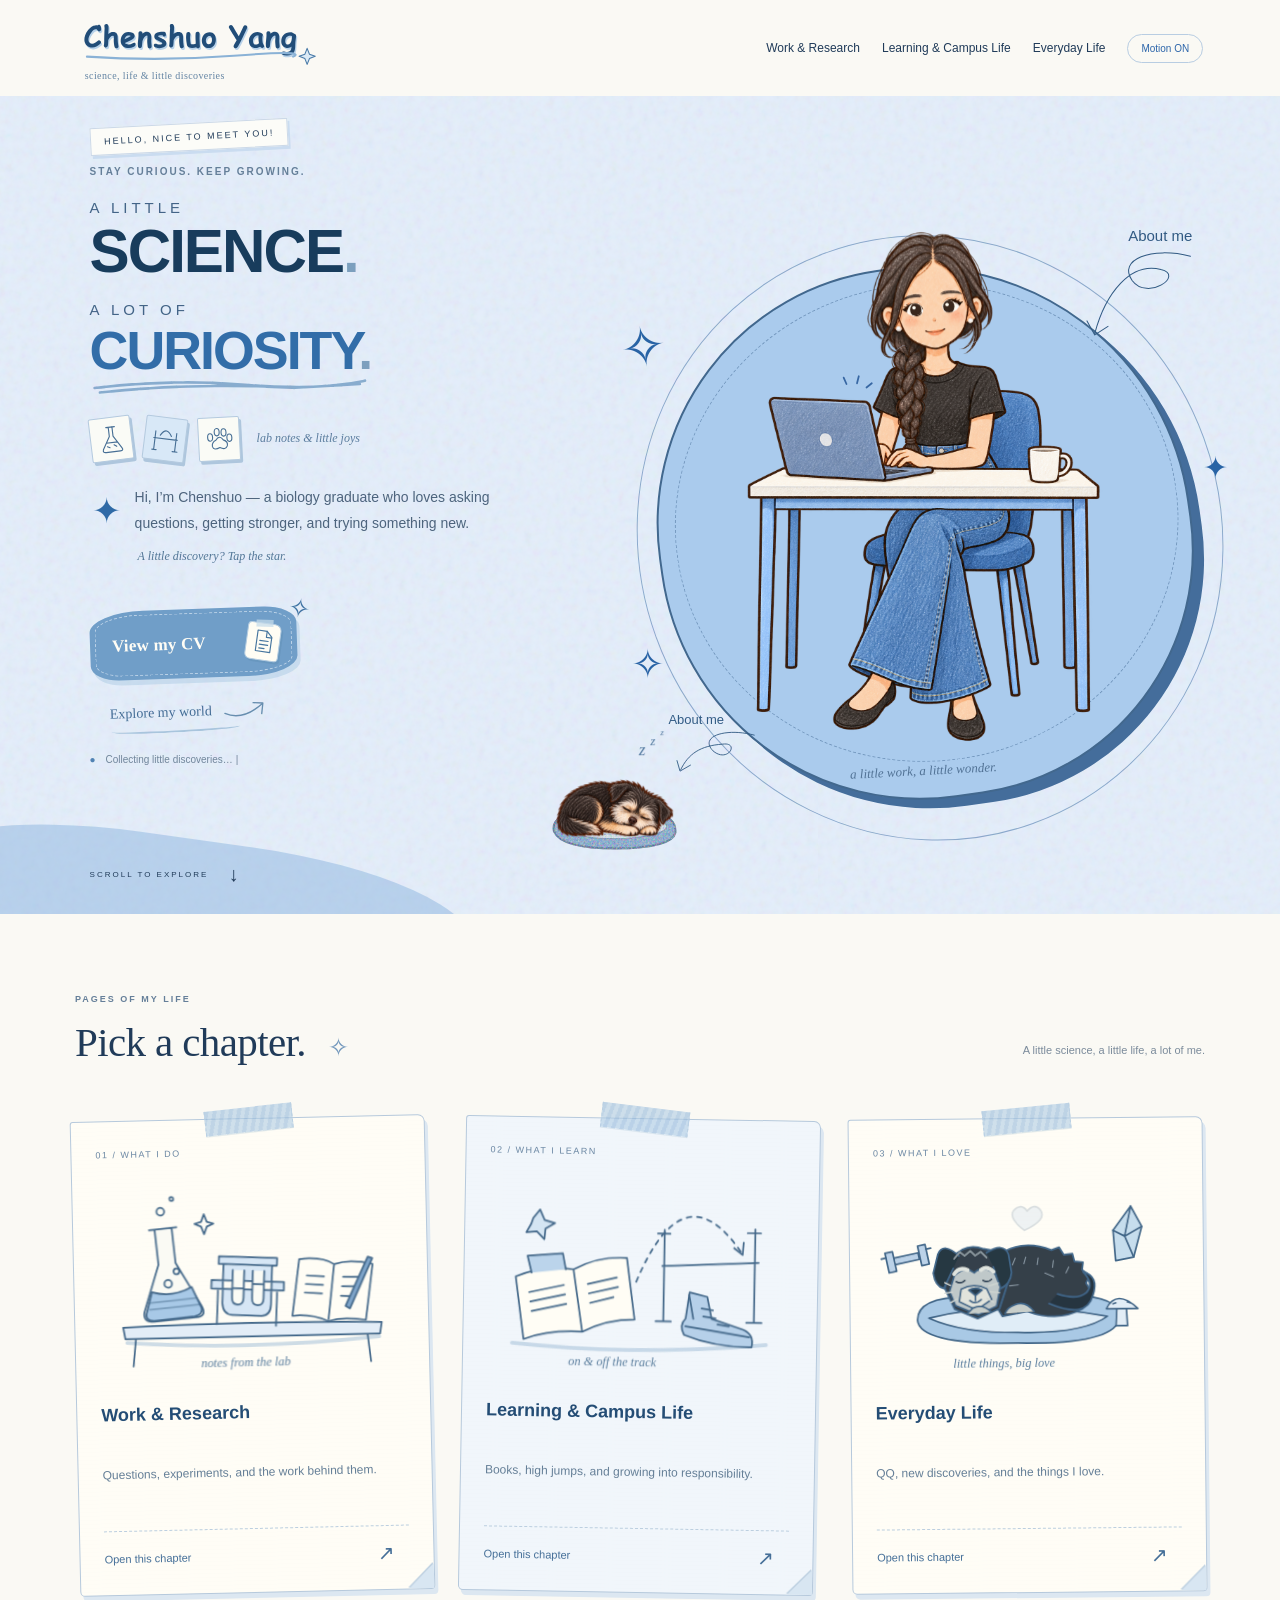
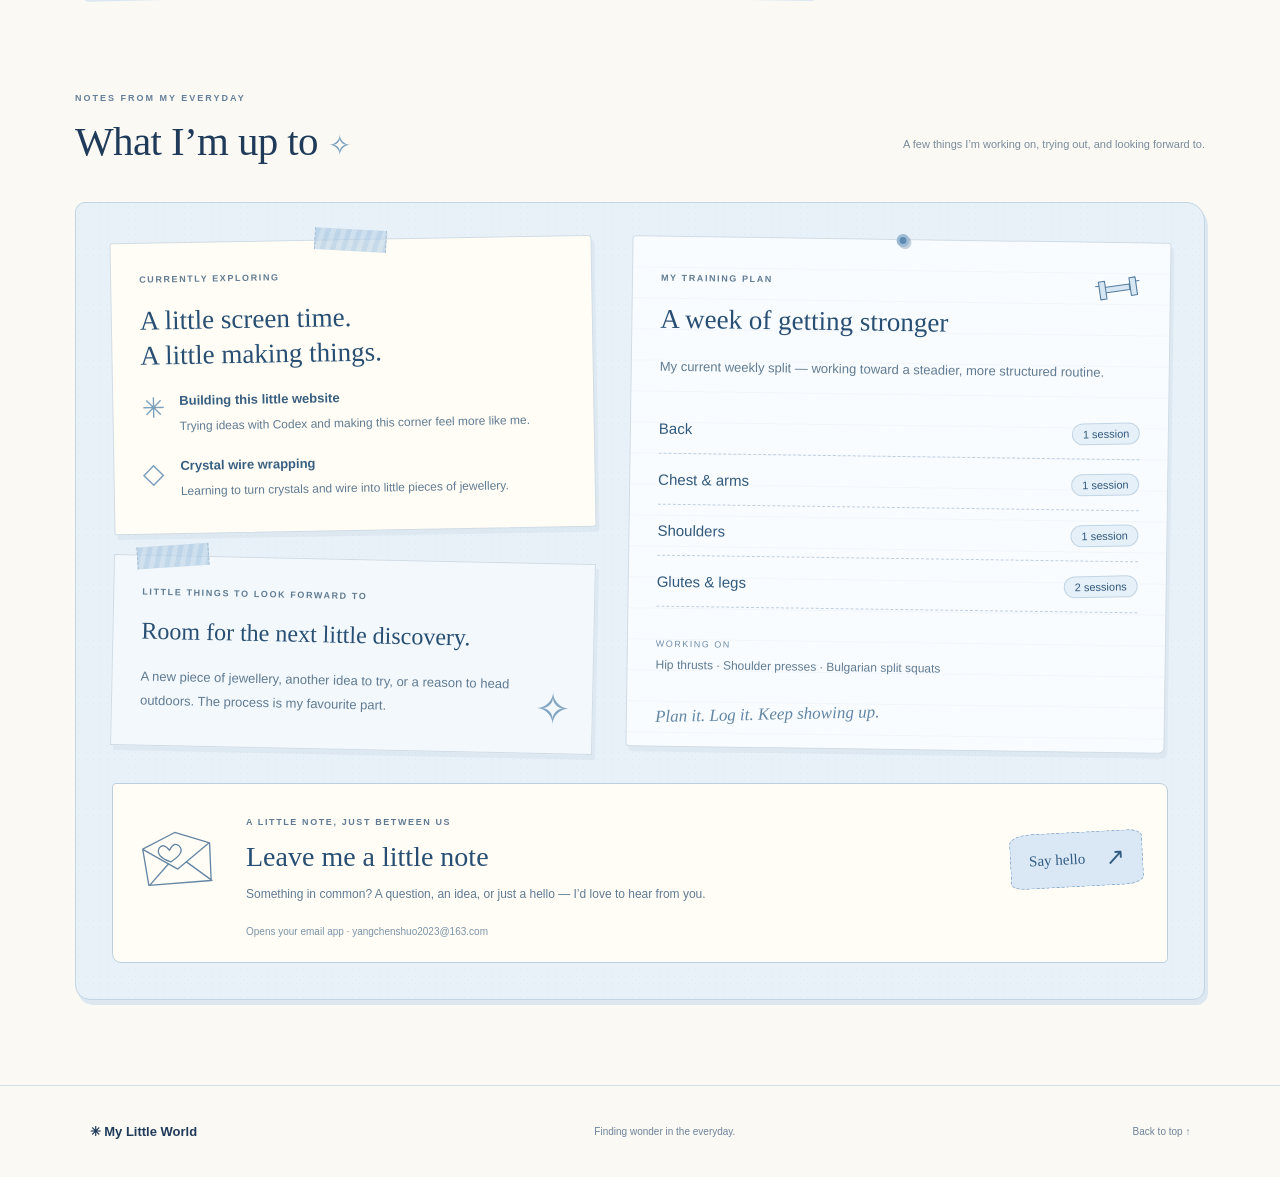
==== index.html @ 4d195bcf "Add current-life noticeboard and email invitation" ====
<!doctype html><html lang="en"><head><meta charset="utf-8"><meta name="viewport" content="width=device-width,initial-scale=1"><meta name="theme-color" content="#dceafa"><title>My Little Blue World</title><meta name="description" content="A personal corner for work and research, learning and campus life, and the everyday things I love."><link rel="stylesheet" href="style.css?v=38"><link rel="stylesheet" href="home-board.css?v=39"></head><body>
<header><a class="brand personal-brand" href="#home" aria-label="Chenshuo Yang — Home"><img class="name-wordmark" src="assets/chenshuo-yang-wordmark.svg" alt="" aria-hidden="true" width="284" height="69"><span class="brand-tagline">science, life &amp; little discoveries</span></a><nav aria-label="Main navigation"><a href="work-research.html">Work &amp; Research</a><a href="learning-campus-life.html">Learning &amp; Campus Life</a><a href="everyday-life.html">Everyday Life</a></nav><button id="motion" aria-pressed="true">Motion ON</button></header>
<main><section class="hero" id="home"><span class="paper-label">HELLO, NICE TO MEET YOU!</span><div class="copy"><p class="eyebrow">STAY CURIOUS. KEEP GROWING.</p><h1 class="curiosity-title" aria-label="A little science. A lot of curiosity."><span class="headline-small">A LITTLE</span><span class="science-word">SCIENCE<span class="title-dot">.</span></span><span class="headline-small second-kicker">A LOT OF</span><span class="curiosity-word">CURIOSITY<span class="title-dot">.</span><svg class="crayon-underline" viewBox="0 0 430 24" aria-hidden="true"><path d="M7 13 Q125 1 237 12 T420 9 M15 20 Q160 7 312 18 L412 14"/></svg></span></h1><div class="curiosity-stickers" aria-hidden="true"><span class="mini-sticker lab-sticker"><svg viewBox="0 0 50 50"><path d="M18 5h14m-10 0v15L10 40q-2 5 4 5h23q6 0 3-5L28 20V5M16 30h18"/><path d="M17 36l4 2m7-4 4 3"/></svg></span><span class="mini-sticker track-sticker"><svg viewBox="0 0 50 50"><path d="M8 43V13m34 30V13M6 24h38M5 43h7m26 0h8M16 19q9-16 18 0"/></svg></span><span class="mini-sticker paw-sticker"><svg viewBox="0 0 50 50"><path d="M13 36q-1-7 6-10 6-9 12 0 8 3 6 10-3 7-12 2-10 5-12-2Z"/><ellipse cx="10" cy="21" rx="4" ry="6"/><ellipse cx="21" cy="13" rx="4" ry="6"/><ellipse cx="32" cy="14" rx="4" ry="6"/><ellipse cx="41" cy="23" rx="4" ry="6"/></svg></span><span class="sticker-note">lab notes &amp; little joys</span></div><div class="intro curiosity-intro"><button class="discovery-star" id="discovery-star" type="button" aria-label="Discover a little fact about me" aria-controls="discovery-note">✦</button><p>Hi, I’m Chenshuo — a biology graduate who loves asking questions, getting stronger, and trying something new.</p></div><p class="discovery-note" id="discovery-note" aria-live="polite">A little discovery? Tap the star.</p><div class="hero-actions"><a class="home-cv-link cv-main-action" href="work-research.html#cv"><span>View my CV</span><span class="cv-paper-icon" aria-hidden="true"><svg viewBox="0 0 30 34" fill="none"><path d="M6 3h12l7 7v20H6Z"/><path d="M18 3v8h7M10 16h11M10 21h11M10 26h7"/></svg></span></a><a class="primary explore-secondary" href="#explore">Explore my world <span aria-hidden="true"><svg viewBox="0 0 64 35" fill="none"><path d="M4 21 Q27 32 54 10 M42 8 L55 9 L53 23"/></svg></span></a></div><p class="status"><span>●</span> <span id="typewriter" aria-hidden="true">Collecting little discoveries…</span></p></div>
<div class="art"><div class="moon"></div><div class="orbit"></div><span class="spark s1">✧</span><span class="spark s2">✦</span><span class="spark s3">✧</span><a class="about-cue" href="about-me.html">About me<svg viewBox="0 0 180 135" fill="none" aria-hidden="true"><path d="M160 12 C110 -1 66 16 85 43 C105 70 153 36 122 29 C83 19 51 59 37 111 M27 95 L37 113 L54 102"/></svg></a>
<svg id="portrait" viewBox="0 0 1024 1536" role="img" aria-label="An illustrated woman with a side braid, black top and wide-leg jeans, typing at her laptop with a small dog sleeping on a cushion nearby"><a class="portrait-link" href="about-me.html" aria-label="Meet Chenshuo — About me"><defs><clipPath id="headMotionClip"><path d="M355 302 Q351 213 392 130 Q435 37 533 36 Q640 34 684 155 Q720 225 705 297 L680 346 L615 375 L610 450 L505 450 L505 390 L455 365 L408 397 L371 373Z"/></clipPath><linearGradient id="neckFade" x1="0" y1="0" x2="0" y2="1"><stop offset="0" stop-color="white"/><stop offset="0.87" stop-color="white"/><stop offset="1" stop-color="black"/></linearGradient><mask id="neckBlend" maskUnits="userSpaceOnUse" x="0" y="0" width="1024" height="460"><rect width="1024" height="450" fill="url(#neckFade)"/></mask><clipPath id="headClip"><path id="headShape" d="M355 302 Q351 213 392 130 Q435 37 533 36 Q640 34 684 155 Q720 225 705 297 L680 346 L615 375 L568 387 L511 384 L455 365 L408 397 L371 373Z"/></clipPath><mask id="bodyMask"><rect width="1024" height="1536" fill="white"/><use href="#headShape" fill="black"/></mask><clipPath id="eyeL"><ellipse cx="488" cy="263" rx="20" ry="17"/></clipPath><clipPath id="eyeR"><ellipse cx="585" cy="254" rx="20" ry="17"/></clipPath><clipPath id="handClip"><path d="M397 688 Q414 656 444 657 Q488 651 517 675 L520 705 L402 718Z"/></clipPath></defs><image href="assets/typing-girl.png" width="1024" height="1536" mask="url(#bodyMask)"/><g id="head"><image href="assets/typing-girl.png" width="1024" height="1536" clip-path="url(#headMotionClip)" mask="url(#neckBlend)"/><g><ellipse cx="488" cy="263" rx="20" ry="17" fill="#fff9ed"/><g clip-path="url(#eyeL)"><g class="pupil"><ellipse cx="490" cy="264" rx="16" ry="19" fill="#39271d"/><circle cx="485" cy="258" r="5" fill="#fffdf4"/></g></g></g><g><ellipse cx="585" cy="254" rx="20" ry="17" fill="#fff9ed"/><g clip-path="url(#eyeR)"><g class="pupil"><ellipse cx="584" cy="255" rx="16" ry="19" fill="#39271d"/><circle cx="579" cy="249" r="5" fill="#fffdf4"/></g></g></g></g><g class="typing-hand"><image href="assets/typing-girl.png" width="1024" height="1536" clip-path="url(#handClip)"/></g><g class="keymarks" fill="none" stroke="#3767a3" stroke-width="5" stroke-linecap="round"><path d="M293 475 l-8 -18 M323 473 l5 -20 M350 485 l15 -12"/></g></a></svg><span class="art-caption">a little work, a little wonder.</span></div><div class="dog-world" aria-label="QQ sleeping on her cushion">
<div class="dog-bed" id="dog-bed"><svg viewBox="0 0 200 65" aria-hidden="true"><defs><filter id="crayon"><feTurbulence type="fractalNoise" baseFrequency=".35" numOctaves="3" result="noise"/><feComposite in="noise" in2="SourceGraphic" operator="in" result="grain"/><feBlend in="SourceGraphic" in2="grain" mode="soft-light"/></filter></defs><g filter="url(#crayon)"><path d="M9 34 Q4 9 45 9 Q98 -2 159 8 Q195 10 193 36 Q188 59 103 60 Q20 60 9 34Z" fill="#7da8d2" stroke="#4b739b" stroke-width="3"/><ellipse cx="100" cy="26" rx="80" ry="19" fill="#dae8f5" stroke="#7396ba" stroke-width="2"/><ellipse cx="100" cy="27" rx="65" ry="12" fill="#c5d9ed" stroke="#8caecc" stroke-dasharray="3 5"/></g></svg></div>
<a id="dog-actor" class="dog-actor" href="about-qq.html" aria-label="Meet QQ — About QQ"><div class="dog-sprite" id="dog-sprite"></div><span class="sleep-marks">z<span>z</span><small>z</small></span></a><a class="qq-home-cue" id="qq-home-cue" href="about-qq.html">About me<svg viewBox="0 0 120 65" aria-hidden="true"><path d="M5 8 C42 -2 79 9 60 29 C40 46 24 17 47 20 C77 22 93 33 103 54 M90 48 L104 56 L108 42"/></svg></a>
</div><a class="scroll" href="#explore">SCROLL TO EXPLORE <span>↓</span></a></section>
<section class="section" id="explore"><div class="section-heading"><div><p class="eyebrow">PAGES OF MY LIFE</p><h2>Pick a chapter. <span aria-hidden="true">✧</span></h2></div><p>A little science, a little life, a lot of me.</p></div><div class="cards postcard-cards">
<a class="card paper-card postcard-1" href="work-research.html"><small>01 / WHAT I DO</small><svg class="postcard-art" viewBox="0 0 320 215" aria-hidden="true"><defs><filter id="paper-rough-1" x="-5%" y="-5%" width="110%" height="110%"><feTurbulence type="fractalNoise" baseFrequency=".045" numOctaves="2" seed="1" result="wobble"/><feDisplacementMap in="SourceGraphic" in2="wobble" scale=".8" xChannelSelector="R" yChannelSelector="G"/></filter><pattern id="pencil-hatch-1" width="5" height="5" patternUnits="userSpaceOnUse" patternTransform="rotate(24)"><path d="M0 0V5" stroke="#638bb3" stroke-width="1" opacity=".17"/></pattern></defs><g class="pencil-lines" filter="url(#paper-rough-1)"><path class="scene-shadow" d="M29 173q125 11 264-1"/><path d="M25 157q126-4 271 0l-2 12H27ZM38 170l-3 28m246-28 3 28" fill="#e3edf7"/><g transform="rotate(-5 74 110)"><path d="M59 54h29m-23 0v37l-20 48q-3 10 9 11h47q9-1 4-12L83 91V54" fill="#fafaf4"/><path d="M55 119q20 8 42-1l8 23q1 7-8 8H54q-9-1-7-8Z" fill="#a8c9e7"/><path d="M52 130l48 0m-49 7 52 0" opacity=".45"/><circle class="lab-bubble b1" cx="73" cy="112" r="4"/><circle class="lab-bubble b2" cx="83" cy="100" r="3"/><circle class="lab-bubble b3" cx="73" cy="36" r="4"/><circle class="lab-bubble b4" cx="86" cy="24" r="2"/></g><g transform="rotate(3 157 104)"><path d="M126 86h61v8h-61Zm5 9v40q1 12 11 12h30q10 0 10-12V95M119 111h76v9h-76ZM126 122v35m62-35v35" fill="#d6e6f5"/><path d="M141 100v29q0 7 6 7t6-7v-29m9 0v29q0 7 6 7t6-7v-29" fill="#fafbf5"/><path d="M142 119h10m11-5h10"/></g><g transform="rotate(8 242 127)"><path d="M206 94q23-6 37 1 17-8 40-5v59q-23-1-39 6-20-6-38-1Z" fill="#fffdf5"/><path d="m243 96 1 57m-28-43 18-1m-18 10 18-1m-18 10 18-1m20-20 18-2m-18 12 18-2m-18 12 13-1"/><path d="m277 83-17 54 5 2 17-55Z" fill="#7fa5ca"/></g><path class="tiny-spark" d="m112 40 3 8 7 2-7 3-3 8-3-8-7-3 7-2Z"/><text x="106" y="200">notes from the lab</text></g></svg><h3>Work &amp; Research <b>↗</b></h3><p>Questions, experiments, and the work behind them.</p><span class="chapter-open">Open this chapter <b>↗</b></span></a>
<a class="card paper-card postcard-2" href="learning-campus-life.html"><small>02 / WHAT I LEARN</small><svg class="postcard-art" viewBox="0 0 320 215" aria-hidden="true"><defs><filter id="paper-rough-2" x="-5%" y="-5%" width="110%" height="110%"><feTurbulence type="fractalNoise" baseFrequency=".045" numOctaves="2" seed="2" result="wobble"/><feDisplacementMap in="SourceGraphic" in2="wobble" scale=".8" xChannelSelector="R" yChannelSelector="G"/></filter><pattern id="pencil-hatch-2" width="5" height="5" patternUnits="userSpaceOnUse" patternTransform="rotate(24)"><path d="M0 0V5" stroke="#638bb3" stroke-width="1" opacity=".17"/></pattern></defs><g class="pencil-lines" filter="url(#paper-rough-2)"><path class="scene-shadow" d="M26 178q130 12 266-2"/><g transform="rotate(-8 92 128)"><path d="M32 100q31-9 61 0 28-11 57-5v65q-28-4-56 6-33-7-62 0Z" fill="#fffdf5"/><path d="m93 101 1 64m-50-47 37-3m-37 13 37-3m-37 13 37-3m25-18 31-3m-31 13 31-3m-31 13 25-3"/><path d="m49 98-2-18 37 2 1 17" fill="#bbd4eb"/></g><path d="M184 152V57m-8 96h16m87-1V55m-8 98h16m-105-58 101-5"/><path d="M177 61h13m81-2h14"/><path class="jump-trail" d="M155 112Q203-8 265 80" stroke-dasharray="5 6"/><path d="m257 75 9 7 1-13"/><g transform="rotate(8 231 154)"><path d="m207 125 19 2 8 22 34 6q13 3 12 17-39 6-72-2-7-9-1-17Z" fill="#b6d0e9"/><path d="m208 161 68 1m-54-22 12 0m-9 8 13 0m3 6 12 0"/><path d="m207 128 8 24"/></g><path d="m46 47 7-9 5 11 11 3-10 6-1 11-8-8-11 1 5-9Z" fill="#d4e5f3"/><text x="85" y="201">on &amp; off the track</text></g></svg><h3>Learning &amp; Campus Life <b>↗</b></h3><p>Books, high jumps, and growing into responsibility.</p><span class="chapter-open">Open this chapter <b>↗</b></span></a>
<a class="card paper-card postcard-3" href="everyday-life.html"><small>03 / WHAT I LOVE</small><svg class="postcard-art" viewBox="0 0 320 215" aria-hidden="true"><defs><filter id="paper-rough-3" x="-5%" y="-5%" width="110%" height="110%"><feTurbulence type="fractalNoise" baseFrequency=".045" numOctaves="2" seed="3" result="wobble"/><feDisplacementMap in="SourceGraphic" in2="wobble" scale=".8" xChannelSelector="R" yChannelSelector="G"/></filter><pattern id="pencil-hatch-3" width="5" height="5" patternUnits="userSpaceOnUse" patternTransform="rotate(24)"><path d="M0 0V5" stroke="#638bb3" stroke-width="1" opacity=".17"/></pattern></defs><g class="pencil-lines" filter="url(#paper-rough-3)"><path d="M45 151q0-24 52-24h111q48 1 49 23-4 29-107 26-103 1-105-25Z" fill="#a9c9e5"/><path d="M57 149q82-20 187 0-25 18-94 16-58 0-93-16Z" fill="#e0edf7"/>
<path d="M121 126q-15-26 10-43 26-16 55-4l8-3 5 8 9-1 2 8 9 1-1 8 8 6-4 8q10 13-4 27-26 14-58 2l-26 5Z" fill="#343f4a"/>
<path d="M183 135q39 17 46-8 7-20-10-25 12 13 3 22-10 8-30 1" fill="#283541"/><path d="m148 87-3 7m14-8-2 7m15-6-1 7m17-4-1 7m17 0-3 6m-59 13 9-1m28-12 9 4" stroke="#82909a" stroke-width="1.2"/>
<path d="M82 86q14-16 33-9l11 2 9 12 5 22-9 27-23 10-24-10-10-22Z" fill="#35414b"/>
<path d="M89 84q-16-15-22-2l-5 20q2 14 11 16l10-21m35-16q18-11 23 2l3 19q-1 12-12 17l-7-23" fill="#263743"/>
<path d="m84 87 6-7 5 4 6-5 5 5 6-4 6 6" stroke="#8c989f"/>
<path d="M84 105q11-11 21-3 10-9 22 2l5 13-4 20-19 9-24-10-6-15Z" fill="#bfc8c9"/>
<path d="M84 103q5-8 14-4m14 0q6-5 13 2" stroke="#e0e4df" stroke-width="4"/>
<path d="m86 111q5 3 9-1m19 0q5 3 9-1" stroke="#263b50"/>
<path d="M91 119q14-7 27 0l5 11-16 11-18-9Z" fill="#e1e3dc"/>
<path d="M99 120q7-4 14 0l-7 6Z" fill="#273b4b"/><path d="m106 126 0 5m-6 0q6 5 12-1"/>
<path d="m80 115-6-3m8 10-8 1m13 6-7 4m40-17 10-3m-9 9 10 1m-13 6 7 4" stroke="#d0d6d2" stroke-width="1.3"/>
<path d="M122 143q-9-9-19-4l-6 6m70-2q-9-12-20-7-8 3-10 9" fill="#c8ceca"/>
<g class="qq-heart"><path d="M158 58q-17-13-11-21 8-8 14 1 8-9 14-1 7 10-17 21Z" fill="#a8c9e7"/></g>
<g transform="rotate(-12 39 85)"><path d="M13 75h8v21h-8Zm35 0h8v21h-8ZM22 82h25v7H22" fill="#bbd2e8"/><path d="M8 80h5m43 0h5"/></g><g transform="rotate(10 268 65)"><path d="m264 34 15 19-3 33-18 7-8-31Z" fill="#c6dded"/><path d="m264 34-1 32 13 20m-13-20 16-13m-16 13-13-4"/></g><path d="M276 141q-22-21-33 0Zm-22 0-1 18h12l-1-18" fill="#e2edf6"/><path d="m250 136 3-1m12-1 3 1"/><text x="82" y="201">little things, big love</text></g></svg><h3>Everyday Life <b>↗</b></h3><p>QQ, new discoveries, and the things I love.</p><span class="chapter-open">Open this chapter <b>↗</b></span></a>
</div></section>
<section class="section life-board-section" id="currently" aria-labelledby="currently-title"><div class="section-heading"><div><p class="eyebrow">NOTES FROM MY EVERYDAY</p><h2 id="currently-title">What I’m up to <span aria-hidden="true">✧</span></h2></div><p>A few things I’m working on, trying out, and looking forward to.</p></div><div class="life-noticeboard"><article class="board-note exploring-note"><span class="note-tape" aria-hidden="true"></span><p class="eyebrow">CURRENTLY EXPLORING</p><h3>A little screen time.<br>A little making things.</h3><ul class="exploring-list"><li><span aria-hidden="true">✳</span><div><strong>Building this little website</strong><p>Trying ideas with Codex and making this corner feel more like me.</p></div></li><li><span aria-hidden="true">◇</span><div><strong>Crystal wire wrapping</strong><p>Learning to turn crystals and wire into little pieces of jewellery.</p></div></li></ul></article>
<article class="board-note training-note"><span class="note-pin" aria-hidden="true"></span><div class="training-heading"><p class="eyebrow">MY TRAINING PLAN</p><svg viewBox="0 0 70 45" aria-hidden="true"><path d="M8 10h9v26H8Zm45 0h9v26h-9ZM18 19h34v8H18M3 16h5m54 0h5"/></svg></div><h3>A week of getting stronger</h3><p class="training-intro">My current weekly split — working toward a steadier, more structured routine.</p><ul class="training-split" aria-label="Current weekly training split"><li><span>Back</span><span class="session-count">1 session</span></li><li><span>Chest &amp; arms</span><span class="session-count">1 session</span></li><li><span>Shoulders</span><span class="session-count">1 session</span></li><li><span>Glutes &amp; legs</span><span class="session-count">2 sessions</span></li></ul><p class="training-focus"><span>WORKING ON</span>Hip thrusts · Shoulder presses · Bulgarian split squats</p><p class="training-handnote">Plan it. Log it. Keep showing up.</p></article>
<article class="board-note next-note"><span class="note-tape" aria-hidden="true"></span><p class="eyebrow">LITTLE THINGS TO LOOK FORWARD TO</p><h3>Room for the next little discovery.</h3><p>A new piece of jewellery, another idea to try, or a reason to head outdoors. The process is my favourite part.</p><span class="next-spark" aria-hidden="true">✧</span></article>
<div class="board-letter"><svg class="letter-doodle" viewBox="0 0 105 85" aria-hidden="true"><path d="m9 24 43-17 43 18-3 48-80-2ZM10 25l41 29 43-29M13 71l27-25m53 27L63 46"/><path d="m43 29q-7-11-13-4-6 10 13 19 20-10 13-19-6-7-13 4Z"/></svg><div><p class="eyebrow">A LITTLE NOTE, JUST BETWEEN US</p><h3>Leave me a little note</h3><p>Something in common? A question, an idea, or just a hello — I’d love to hear from you.</p></div><a class="say-hello-note" href="mailto:yangchenshuo2023@163.com?subject=Hello%20from%20your%20little%20world">Say hello <span aria-hidden="true">↗</span></a><p class="letter-detail">Opens your email app · yangchenshuo2023@163.com</p></div></div></section></main><footer><a class="brand" href="#home">✳ My Little World</a><p>Finding wonder in the everyday.</p><a href="#home">Back to top ↑</a></footer><script src="script.js?v=31"></script></body></html>
---- style.css ----
:root{--ink:#203b59;--blue:#2c65aa;--paper:#faf9f4;--line:#b8cde2}*{box-sizing:border-box}html{scroll-behavior:smooth;scroll-padding-top:40px}body{margin:0;background:var(--paper);color:var(--ink);font-family:'Microsoft YaHei','PingFang SC',sans-serif}a{color:inherit;text-decoration:none}button{font:inherit}a:focus-visible,button:focus-visible{outline:3px solid #367aca;outline-offset:6px}header{height:96px;max-width:1400px;margin:auto;padding:0 6%;display:flex;align-items:center;gap:35px}.brand{font-size:18px;font-weight:800;white-space:nowrap}.brand small{font:10px Georgia;letter-spacing:1px;border-left:1px solid var(--line);padding-left:13px;margin-left:8px}nav{display:flex;gap:30px;margin-left:auto;font-size:13px}nav a:hover{color:var(--blue)}#motion{background:transparent;border:1px solid var(--line);border-radius:30px;padding:8px 13px;font-size:10px;color:var(--blue);cursor:pointer;white-space:nowrap}.hero{position:relative;isolation:isolate;min-height:720px;height:calc(100svh - 96px);max-height:880px;overflow:hidden;background:#e4eefb;display:grid;grid-template-columns:1fr 1fr;padding:70px max(7%,calc((100vw - 1200px)/2));gap:35px;align-items:center}.hero:before{content:'';position:absolute;inset:0;z-index:-1;opacity:.2;background-image:url("data:image/svg+xml,%3Csvg viewBox='0 0 160 160' xmlns='http://www.w3.org/2000/svg'%3E%3Cfilter id='n'%3E%3CfeTurbulence type='fractalNoise' baseFrequency='.65' numOctaves='3' stitchTiles='stitch'/%3E%3C/filter%3E%3Crect width='100%25' height='100%25' opacity='.5' filter='url(%23n)'/%3E%3C/svg%3E")}.hero:after{content:'';position:absolute;background:#8eb5e0;width:45%;height:170px;left:-8%;bottom:-95px;transform:rotate(8deg);border-radius:40%;opacity:.5;z-index:-1}.paper-label{position:absolute;top:27px;left:7%;font-size:9px;letter-spacing:2px;padding:8px 13px;background:#fcfcf8;transform:rotate(-3deg);border:1px solid #ccd9e8;box-shadow:2px 3px 0 #cadcf0}.copy{z-index:2;padding-bottom:25px}.eyebrow{font-size:10px;letter-spacing:2px;font-weight:600;color:#657f99;margin:0 0 25px}h1{margin:0 0 32px;font-family:Arial,sans-serif;font-weight:900;line-height:1.3}.title-row{display:flex;gap:5px;width:max-content}.title-row i{font-style:normal;background:#fcfbf3;display:inline-block;font-size:clamp(32px,4.3vw,62px);padding:0 6px;transform:rotate(-5deg);box-shadow:2px 3px 0 #7d9fc7;border:1px solid #cbd9e6}.title-row i:nth-child(2n){transform:rotate(5deg);background:#b4cef0}.title-row i:nth-child(3n){transform:rotate(-2deg);background:#3068a5;color:white}.title-row.second{margin-top:13px;gap:4px}.second i{font-size:clamp(24px,3.1vw,45px);padding:1px 5px}.second em{font-style:normal;font-size:clamp(24px,3vw,43px);padding:0 7px;align-self:center}.second b{font-size:48px;line-height:1;transform:rotate(10deg);margin-left:5px}.intro{display:flex;gap:14px;align-items:center}.intro p{font-size:14px;line-height:2.1;color:#4d647d;margin:0}.intro>span{font-size:34px;color:var(--blue)}.primary{margin:29px 0 18px;display:inline-flex;gap:40px;align-items:center;background:var(--blue);color:white;border:1px solid #244c7e;padding:14px 23px;box-shadow:4px 4px 0 #b7cee9;border-radius:5px 9px 5px 8px;font-size:14px;transition:transform .2s}.primary:hover{transform:translateY(-3px) rotate(-1deg)}.primary span{font-size:24px;line-height:1}.status{font-size:10px;color:#71869b;min-height:18px}.status>span:first-child{color:#5083b4;margin-right:7px}#typewriter:after{content:'|';margin-left:3px;animation:blink 1s steps(2) infinite}.art{position:relative;height:100%;min-height:540px;max-height:680px;align-self:center;display:flex;justify-content:center;align-items:end}.moon{position:absolute;width:100%;aspect-ratio:1;background:#aacbed;border-radius:48% 51% 46% 49%;top:9%;left:0;transform:rotate(-8deg);box-shadow:9px 10px 0 #446d9b;z-index:-1;border:2px solid #42688e}.moon:after{content:'';position:absolute;width:95%;height:90%;border-radius:50%;inset:3%;border:1px dashed #769ac0}.orbit{position:absolute;border:1px solid #89a8cc;width:114%;aspect-ratio:1;border-radius:50%;top:3%;left:-6%;transform:rotate(-20deg) scaleX(.96);z-index:-2}#portrait{width:91%;max-height:100%;overflow:visible;z-index:1}.bubble{position:absolute;top:0;right:-2%;background:#fdfcf7;border:1.5px solid #54779b;padding:14px 20px;border-radius:55% 45% 50% 30%;transform:rotate(5deg);font-size:13px;z-index:3;box-shadow:3px 3px 0 #cedbea}.bubble small{display:block;font-size:9px;color:#71859b;margin-top:7px}.spark{position:absolute;z-index:2;color:#2863a5}.s1{font-size:55px;left:-7%;top:18%;transform:rotate(-10deg)}.s2{font-size:30px;right:-7%;top:43%}.s3{font-size:40px;left:-5%;bottom:13%}.art-caption{position:absolute;bottom:-4%;font:italic 13px Georgia;color:#527396;transform:rotate(-3deg)}.scroll{position:absolute;bottom:28px;left:7%;font-size:8px;letter-spacing:2px;display:flex;gap:20px;align-items:center}.scroll span{font-size:20px}.section{max-width:1200px;margin:auto;padding:80px 35px}.section-heading{display:flex;align-items:end;justify-content:space-between;gap:24px;margin-bottom:36px}.section-heading .eyebrow{font-size:9px;margin-bottom:14px}.section-heading h2{font-size:25px;letter-spacing:1px;margin:0}.section-heading>p{font-size:11px;color:#7b8b9b}.cards{display:grid;grid-template-columns:repeat(3,1fr);gap:25px}.card{border:1px solid #a9bed5;background:#eff5fb;border-radius:6px 16px 6px 13px;padding:25px 28px;transition:transform .2s,box-shadow .2s}.card:nth-child(2){background:#e2edf8;transform:rotate(1deg)}.card:nth-child(3){transform:rotate(-1deg)}.card:hover{transform:translateY(-7px) rotate(-1deg);box-shadow:5px 6px 0 #d2e1f0}.card small{font-size:8px;letter-spacing:1.5px;color:#6b8199}.doodle{display:block;font:65px/1.5 Georgia;color:#5882af}.card h3{font-size:18px;margin:10px 0}.card h3 b{float:right;font-size:22px;font-weight:400}.card p{font-size:11px;line-height:1.8;color:#738497}.tag{display:inline-block;border:1px solid #c0d1e2;border-radius:15px;font-size:9px;padding:4px 10px;margin-top:15px}.journal{padding-top:10px;padding-bottom:80px}.journal article{display:flex;align-items:center;gap:25px;border-top:1px solid #ccd8e4;padding:30px 8px}.journal article:last-child{border-bottom:1px solid #ccd8e4}.entry-icon{width:65px;height:65px;flex-shrink:0;border-radius:50%;background:#e5eff9;display:grid;place-items:center;font:34px Georgia;color:#6089b3}.journal small{font-size:9px;letter-spacing:1px;color:#7390ad}.journal h3{font-size:17px;margin:8px 0}.journal article p{font-size:12px;color:#7a8795;line-height:1.8}.pending{margin-left:auto;font-size:10px;color:#8294a7;white-space:nowrap;border:1px dashed #bed0df;padding:8px 13px;border-radius:4px}footer{border-top:1px solid #d6dfe8;padding:30px 7%;display:flex;align-items:center;justify-content:space-between;gap:15px}footer p,footer>a:last-child{font-size:10px;color:#6d839a}footer .brand{font-size:13px}#head{transform-origin:550px 390px;will-change:transform}.typing-hand{animation:typing .26s steps(2,end) infinite;transform-origin:450px 690px}.keymarks{animation:blink .65s steps(2) infinite}.still .typing-hand,.still .keymarks,.still #typewriter:after{animation:none}.still .keymarks{opacity:0}@keyframes typing{50%{transform:translateY(-4px) rotate(-.6deg)}}@keyframes blink{50%{opacity:0}}@media(max-width:1050px){header{padding:0 5%;gap:20px}.brand small{display:none}.hero{padding:75px 5%;gap:20px;min-height:680px}.art{min-height:490px}.title-row i{font-size:4.3vw}.second i{font-size:3.1vw}.second em{font-size:3vw}.second b{font-size:4vw}.bubble{font-size:11px}.section{padding-left:5%;padding-right:5%}}@media(max-width:700px){header{height:78px;gap:12px}.brand{font-size:14px}nav{gap:13px;font-size:10px}nav a:first-child{display:none}#motion{font-size:9px;padding:6px 8px}.hero{height:auto;max-height:none;grid-template-columns:1fr;gap:0;padding:74px 7% 70px;min-height:0}.copy{padding:0}.paper-label{top:23px}.copy>.eyebrow{font-size:9px;margin-bottom:20px}h1{margin-bottom:24px}.title-row i{font-size:9vw;padding:0 5px}.second i{font-size:6.8vw;padding:0 5px}.second em{font-size:6.8vw}.second b{font-size:9vw}.intro p{font-size:12px}.primary{padding:10px 18px;margin:22px 0 12px;font-size:12px}.status{font-size:9px}.art{min-height:0;height:auto;aspect-ratio:.85;margin:38px 10% 28px}.moon{top:15%;width:110%;left:-5%}.orbit{width:125%;left:-12%;top:10%}.bubble{top:0;right:-15%;font-size:10px;padding:10px 14px}.bubble small{font-size:8px}.s1{left:-16%;font-size:40px}.s2{right:-17%}.s3{left:-15%;bottom:11%;font-size:32px}.scroll{bottom:23px}.art-caption{font-size:11px;bottom:-5%}.section{padding-top:50px;padding-bottom:45px}.section-heading{align-items:start;flex-direction:column;gap:8px;margin-bottom:25px}.section-heading h2{font-size:21px}.section-heading>p{margin:0}.cards{grid-template-columns:1fr;gap:20px}.card{padding:23px 25px}.doodle{float:right;font-size:60px;margin-top:18px}.card h3{margin-top:24px}.card h3 b{float:none;margin-left:14px}.card p{font-size:12px}.tag{margin-top:9px}.journal article{gap:15px;flex-wrap:wrap;padding:25px 0}.entry-icon{width:45px;height:45px;font-size:27px}.journal article>div{flex:1}.journal h3{font-size:16px}.pending{margin-left:60px;font-size:9px}.journal article p{font-size:11px}footer{flex-wrap:wrap;padding:25px 6%}footer p{order:3;width:100%;margin:0}}@media(prefers-reduced-motion:reduce){html{scroll-behavior:auto}*,*:before,*:after{animation:none!important;transition:none!important}}
/* English typography and longer section titles. */
body{font-family:Arial,Helvetica,sans-serif}header{gap:22px}nav{gap:22px;font-size:12px}.brand{font-size:17px}.brand small{font-size:10px}.intro p{line-height:1.9}.card h3{font-size:18px;line-height:1.5}.card h3 b{float:none;margin-left:8px}.card p{font-size:12px;line-height:1.9;min-height:46px}.journal article p{line-height:1.9}.pending{font-size:10px}.bubble{font-size:12px}.status{min-height:20px}
@media(max-width:1100px){.brand small{display:none}nav{gap:16px;font-size:11px}.brand{font-size:15px}.card{padding:23px 20px}.card h3{font-size:17px}}
@media(max-width:700px){header{height:auto;min-height:86px;flex-wrap:wrap;padding:17px 6% 13px;gap:14px}.brand{font-size:15px}header nav{order:3;width:100%;margin:0;justify-content:space-between;gap:10px;font-size:10px}nav a:first-child{display:block}#motion{margin-left:auto;font-size:9px}.hero{padding-top:74px}.intro p{font-size:12px}.card p{min-height:0}.journal article>div{min-width:0}.journal h3{font-size:15px;line-height:1.5}.pending{margin-left:60px}.bubble{font-size:10px}.paper-label{font-size:8px}}
/* A quiet little life beside the desk. */
.dog-world{position:absolute;inset:0;pointer-events:none;z-index:4;overflow:hidden}.dog-bed{position:absolute;left:48%;bottom:62px;width:132px;transform:translateX(-50%)}.dog-bed svg{display:block;width:100%}.dog-actor{position:absolute;width:124px;height:124px;left:0;top:0;will-change:transform}.dog-sprite{width:100%;height:100%;background:url('assets/dog-poses.png') 0 0/200% 200% no-repeat;transform-origin:50% 90%}.dog-actor[data-pose="sleep"] .dog-sprite{background-position:100% 0;animation:dog-breathe 3.4s ease-in-out infinite}.sleep-marks{display:none;position:absolute;right:6%;top:21%;font:italic 17px Georgia;color:#547aa0;letter-spacing:5px}.sleep-marks span{font-size:13px;position:relative;top:-10px}.sleep-marks small{font-size:9px;position:relative;top:-20px}.dog-actor[data-pose="sleep"] .sleep-marks{display:block;animation:dream 3.4s ease-in-out infinite}.still .dog-sprite,.still .sleep-marks{animation:none!important}@keyframes dog-breathe{50%{transform:scaleY(.97)}}@keyframes dream{50%{opacity:.35;transform:translateY(-5px)}}@media(max-width:1050px) and (min-width:701px){.dog-bed{left:47%;bottom:70px;width:115px}.dog-actor{width:105px;height:105px}}@media(max-width:700px){.dog-bed{left:32%;bottom:91px;width:100px}.dog-actor{width:90px;height:90px}.sleep-marks{font-size:13px}.s3{opacity:0}.art-caption{bottom:-7%}}

.home-cv-link{display:inline-block;margin:0 0 20px;color:#254f80;font-size:14px;font-weight:600;border-bottom:1px solid #a9c2dd;padding-bottom:5px}

.portrait-link #portrait{cursor:pointer;transition:filter .2s}.portrait-link:hover #portrait{filter:drop-shadow(0 0 5px #fff7)}.portrait-link:focus-visible #portrait{outline:2px dashed #315f90;outline-offset:6px}.about-cue{position:absolute;right:-3%;top:0;font:15px/1.5 Arial,Helvetica,sans-serif;font-weight:400;color:#315a83;z-index:5;padding:8px 14px}.about-cue>svg{display:block;width:140px;height:105px;position:absolute;right:0;top:30px;pointer-events:none}.about-cue path{stroke:currentColor;stroke-width:1.3;stroke-linecap:round;stroke-linejoin:round}.about-cue:hover{text-decoration:underline}@media(max-width:700px){.about-cue{right:-17%;top:0;font-size:13px}.about-cue>svg{width:110px;height:83px;top:23px}}




#portrait{cursor:pointer}#portrait:has(.portrait-link:focus-visible){outline:2px dashed #315f90;outline-offset:6px}

.dog-world .dog-actor{pointer-events:auto;cursor:pointer;color:inherit;text-decoration:none}.dog-actor:focus-visible{outline:2px dashed #315f90;outline-offset:3px}.qq-home-cue{position:absolute;pointer-events:auto;color:#315b84;font:13px/1.5 Arial,sans-serif;white-space:nowrap;z-index:5}.qq-home-cue svg{display:block;width:90px;height:49px;fill:none;stroke:currentColor;stroke-width:1.2;stroke-linecap:round;stroke-linejoin:round}.qq-home-cue:hover{text-decoration:underline}@media(max-width:700px){.qq-home-cue{font-size:11px}.qq-home-cue svg{width:70px;height:38px}}

.curiosity-title{font-family:Arial,Helvetica,sans-serif;font-weight:800;line-height:1;letter-spacing:-2px;margin:0 0 22px;max-width:100%}.curiosity-title>span{display:block;width:max-content;max-width:100%}.curiosity-title .headline-small{font-size:15px;line-height:1.4;letter-spacing:4px;font-weight:500;color:#436487;margin-bottom:4px}.curiosity-title .science-word{font-size:clamp(38px,4.7vw,66px);color:#183c5c;letter-spacing:-2px}.curiosity-title .second-kicker{margin-top:17px}.curiosity-title .curiosity-word{position:relative;font-size:clamp(34px,4.2vw,59px);color:#326da8;letter-spacing:-2px;padding-bottom:17px;z-index:0}.title-dot{color:#7c9fbe}.crayon-underline{position:absolute;width:100%;height:20px;bottom:0;left:0;fill:none;stroke:#598bb9;stroke-width:4;stroke-linecap:round;opacity:.65;transform:rotate(-1deg)}.crayon-underline path{stroke-dasharray:3 1 12 2 40 1}.curiosity-stickers{display:flex;gap:12px;align-items:center;margin:0 0 24px}.mini-sticker{width:42px;height:44px;background:#fafbf6;border:1px solid #b4cadf;box-shadow:2px 3px 0 #aec6dd;display:grid;place-items:center;transform:rotate(-7deg);border-radius:2px}.mini-sticker svg{width:31px;height:31px;fill:none;stroke:#476f95;stroke-width:1.8;stroke-linecap:round;stroke-linejoin:round}.track-sticker{transform:rotate(7deg);background:#d8e8f7}.paw-sticker{transform:rotate(-3deg)}.sticker-note{font:italic 12px Georgia,serif;color:#5b7d9e;margin-left:5px}.curiosity-intro{max-width:465px;gap:12px}.curiosity-intro p{font-size:14px;line-height:1.85}.discovery-star{border:0;background:transparent;color:#2f6aa6;font-size:35px;padding:2px;cursor:pointer;flex-shrink:0;transition:transform .2s}.discovery-star:hover{transform:rotate(20deg) scale(1.1)}.discovery-star:focus-visible{outline:2px dashed #3f6f9f;outline-offset:4px}.discovery-note{font:italic 12px/1.6 Georgia,serif;color:#527696;min-height:38px;max-width:440px;margin:10px 0 14px 48px}.copy>.eyebrow{margin-bottom:20px}.hero .home-cv-link{margin-bottom:5px}.curiosity-intro~.primary{margin-top:20px}@media(max-width:1050px) and (min-width:701px){.curiosity-title .science-word{font-size:4.7vw}.curiosity-title .curiosity-word{font-size:4.2vw}.sticker-note{font-size:10px}.curiosity-stickers{gap:9px}.mini-sticker{width:35px;height:37px}.mini-sticker svg{width:27px;height:27px}}@media(max-width:700px){.curiosity-title{margin-bottom:20px}.curiosity-title .science-word{font-size:12vw}.curiosity-title .curiosity-word{font-size:10.8vw}.curiosity-title .headline-small{font-size:13px;letter-spacing:3px}.curiosity-title .second-kicker{margin-top:14px}.curiosity-stickers{margin-bottom:23px;gap:11px}.sticker-note{font-size:11px}.curiosity-intro p{font-size:13px}.discovery-note{font-size:12px;min-height:38px;margin-left:46px}.discovery-star{font-size:32px}}
@media(min-width:701px){.hero .art{height:clamp(490px,42vw,680px)}}

.qq-home-cue svg{transform:scaleX(-1)}@media(max-width:700px){.qq-home-cue{max-width:85px}}

#explore .section-heading h2{font:normal clamp(30px,3.2vw,43px)/1.2 Georgia,serif;letter-spacing:-.6px}#explore .section-heading h2 span{font-size:25px;color:#7096bb;margin-left:12px}.postcard-cards{gap:32px;padding-top:15px}.cards .paper-card{position:relative;display:flex;flex-direction:column;border:1px solid #b6c9dc;border-radius:3px 7px 4px 5px;background-color:#fffdf6;background-image:repeating-linear-gradient(0deg,transparent 0px,transparent 3px,#a4bace08 4px);padding:28px 24px 24px;box-shadow:3px 5px 0 #dce7f1;transform:rotate(-1.3deg);transition:transform .25s,box-shadow .25s;isolation:isolate;min-width:0}.cards .paper-card:nth-child(2){background-color:#f1f6fb;transform:rotate(1deg)}.cards .paper-card:nth-child(3){background-color:#fffdf6;transform:rotate(-.6deg)}.paper-card:before{content:'';position:absolute;top:-12px;left:calc(50% - 43px);width:86px;height:25px;background:repeating-linear-gradient(105deg,#95b9db99 0 4px,#afcce499 4px 8px);border-left:1px dashed #bad0e3;border-right:1px dashed #bad0e3;transform:rotate(-5deg);box-shadow:0 1px 0 #86aac036;z-index:2}.paper-card:nth-child(2):before{transform:rotate(6deg)}.paper-card:after{content:'';position:absolute;right:0;bottom:0;width:0;height:0;border-style:solid;border-width:0 0 25px 25px;border-color:transparent transparent #d8e6f2 transparent;filter:drop-shadow(-1px -1px 0 #bccfe0);transition:border-width .2s}.paper-card .postcard-art{display:block;width:100%;height:auto;aspect-ratio:320/215;margin:18px 0 5px;overflow:visible;pointer-events:none}.pencil-lines{stroke:#416688;stroke-width:1.8;stroke-linecap:round;stroke-linejoin:round;fill:none}.pencil-lines text{fill:#5b7e9e;stroke:none;font:italic 13px Georgia,serif}.pencil-lines .scene-shadow{stroke:#9dbbd5;stroke-width:4;opacity:.5}.cards .paper-card small{font-size:9px;letter-spacing:1.5px;color:#6b87a3}.cards .paper-card h3{font-size:18px;line-height:1.4;margin:15px 0 10px;min-height:51px;color:#244d75}.cards .paper-card h3 b{display:none}.cards .paper-card p{font-size:12px;line-height:1.85;margin:0 0 22px;min-height:45px;color:#657f97}.chapter-open{font-size:11px;color:#456f98;display:flex;align-items:center;justify-content:space-between;margin-top:auto;border-top:1px dashed #bccfe0;padding-top:15px;padding-right:15px}.chapter-open b{font-size:20px;font-weight:400}.cards .paper-card:hover,.cards .paper-card:focus-visible{transform:translateY(-7px) rotate(0);box-shadow:6px 10px 0 #d5e2ef}.paper-card:hover:after{border-width:0 0 31px 31px}.paper-card:focus-visible{outline:2px dashed #416f9b;outline-offset:7px}.paper-card:hover .lab-bubble,.paper-card:focus-visible .lab-bubble{animation:postcard-bubble 1.8s ease-in-out infinite}.paper-card:hover .b2{animation-delay:.25s}.paper-card:hover .b3{animation-delay:.5s}.paper-card:hover .b4{animation-delay:.75s}.paper-card:hover .jump-trail,.paper-card:focus-visible .jump-trail{animation:postcard-track 2s linear infinite}.qq-heart{opacity:.2;transform-origin:157px 42px;transition:opacity .2s}.paper-card:hover .qq-heart,.paper-card:focus-visible .qq-heart{opacity:1;animation:postcard-heart 1.6s ease-in-out infinite}.still .paper-card *{animation:none!important}@keyframes postcard-bubble{50%{transform:translateY(-6px);opacity:.5}}@keyframes postcard-track{to{stroke-dashoffset:-22}}@keyframes postcard-heart{50%{transform:translateY(-3px) scale(1.08)}}@media(max-width:1050px) and (min-width:701px){.postcard-cards{gap:18px}.cards .paper-card{padding:25px 17px 22px}.cards .paper-card h3{font-size:16px;min-height:45px}.cards .paper-card p{font-size:11px}.cards .paper-card small{font-size:7px;letter-spacing:1px}}@media(max-width:700px){.postcard-cards{gap:35px}.cards .paper-card{padding:28px 25px 25px}.paper-card .postcard-art{max-height:230px;margin:15px auto 0}.cards .paper-card h3{min-height:0;font-size:20px;margin-top:18px}.cards .paper-card p{min-height:0;font-size:13px;margin-bottom:25px}.cards .paper-card small{font-size:9px}.chapter-open{font-size:12px}#explore .section-heading{margin-bottom:35px}}

header .personal-brand{display:flex;flex-direction:column;align-items:flex-start;flex-shrink:0;gap:0;white-space:nowrap;text-decoration:none;padding:4px 0;line-height:1}.name-wordmark{display:block;width:245px;height:auto;max-width:100%;transition:transform .2s;transform-origin:15% 70%}.brand-tagline{display:block;margin:0 0 2px 8px;font:10px/1.3 Georgia,serif;letter-spacing:.4px;color:#6384a3}header .personal-brand:hover .name-wordmark{transform:rotate(-1deg)}header .personal-brand:focus-visible{outline:2px dashed #5c8bb6;outline-offset:5px;border-radius:5px}@media(max-width:1050px) and (min-width:701px){header .name-wordmark{width:210px}.brand-tagline{font-size:9px;letter-spacing:.2px}}@media(max-width:700px){header .name-wordmark{width:220px}.brand-tagline{font-size:9px;margin-left:6px}header .personal-brand{padding:0}header{min-height:100px}}
@media(min-width:701px) and (max-width:900px){header{height:auto;min-height:105px;flex-wrap:wrap;padding-top:10px;padding-bottom:12px;gap:8px 20px}header .name-wordmark{width:220px}header nav{order:3;width:100%;margin:0;justify-content:space-between;gap:12px;font-size:11px}header nav a{white-space:nowrap}header #motion{margin-left:auto}}

.hero-actions{display:flex;flex-direction:column;align-items:flex-start;gap:15px;margin:19px 0 18px;position:relative;z-index:2;width:max-content;max-width:100%}.hero .hero-actions .cv-main-action{display:inline-flex;align-items:center;justify-content:space-between;gap:34px;min-width:220px;padding:15px 20px;margin:0;background:#3068a5;color:#fff;border:1px solid #244c7e;border-radius:5px 9px 5px 8px;box-shadow:4px 4px 0 #b7cee9;font:600 16px/1.3 Arial,Helvetica,sans-serif;text-decoration:none;transition:transform .2s,box-shadow .2s}.cv-paper-icon{display:grid;place-items:center;width:30px;height:33px;border:1px solid #e3eef577;border-radius:4px;background:#ffffff12;transform:rotate(4deg)}.cv-paper-icon svg{width:23px;height:27px;stroke:currentColor;stroke-width:1.5;stroke-linecap:round;stroke-linejoin:round}.hero .hero-actions .explore-secondary{display:inline-flex;align-items:center;gap:25px;background:#f7fbff66;color:#315f90;border:1px solid #7095bc;border-radius:5px 8px 5px 7px;box-shadow:none;padding:11px 17px;font:400 13px/1.4 Arial,Helvetica,sans-serif;margin:0;min-width:194px;justify-content:space-between}.hero-actions .explore-secondary>span{font-size:20px}.hero .hero-actions .cv-main-action:hover{transform:translateY(-3px);box-shadow:5px 6px 0 #b7cee9}.hero .hero-actions .explore-secondary:hover{background:#e3eff9;transform:translateY(-2px)}.hero-actions a:focus-visible{outline:2px dashed #315f90;outline-offset:6px}@media(max-width:700px){.hero-actions{gap:13px;margin:17px 0}.hero .hero-actions .cv-main-action{font-size:15px;min-width:210px;padding:12px 18px}.hero .hero-actions .explore-secondary{min-width:190px;font-size:12px;padding:10px 16px}}

/* Soft, hand-drawn invitation notes rather than rectangular controls. */
.hero-actions{gap:17px;margin-top:18px;padding:6px 8px 0 0;isolation:isolate}.hero .hero-actions .cv-main-action{position:relative;min-width:207px;gap:25px;padding:16px 19px 15px 22px;border:0;background:#709ec8;color:#fffdf5;border-radius:26% 16% 24% 14% / 30% 23% 28% 22%;box-shadow:3px 5px 0 #a9c8e278;transform:rotate(-2deg);font-family:'Segoe Print','Comic Sans MS',cursive;font-size:17px;font-weight:700;letter-spacing:.2px}.cv-main-action:before{content:'';position:absolute;inset:4px 5px;border:1px dashed #f5f9ff90;border-radius:23% 17% 24% 14% / 27% 22% 24% 20%;pointer-events:none}.cv-main-action:after{content:'✧';position:absolute;right:-15px;top:-12px;color:#3e72a2;font:26px Georgia,serif;transform:rotate(13deg)}.cv-paper-icon{width:34px;height:38px;border:1px solid #b4cce0;border-radius:4px 7px 4px 6px;background:#fffdf4;color:#47769f;box-shadow:2px 2px 0 #4e7c9d36;transform:rotate(10deg);position:relative;margin-right:-2px}.cv-paper-icon:before{content:'';position:absolute;top:-4px;left:7px;width:17px;height:7px;background:#c6dbebba;transform:rotate(-6deg)}.cv-paper-icon svg{width:23px;height:28px}.hero .hero-actions .explore-secondary{position:relative;min-width:0;gap:10px;border:0;background:none;padding:2px 8px 9px 11px;margin-left:9px;box-shadow:none;border-radius:0;color:#426c95;font-family:'Segoe Print','Comic Sans MS',cursive;font-size:14px;font-weight:400;transform:rotate(-2deg)}.explore-secondary:after{content:'';position:absolute;left:12px;bottom:4px;width:72%;height:5px;border-bottom:2px solid #9bbcd7;border-radius:50%;transform:rotate(-1deg);opacity:.8}.hero-actions .explore-secondary>span{display:block;width:48px;height:30px;line-height:1}.explore-secondary svg{width:48px;height:30px;stroke:#678eaf;stroke-width:1.8;stroke-linecap:round;stroke-linejoin:round}.hero .hero-actions .cv-main-action:hover{transform:translateY(-2px) rotate(0);background:#608fbd;box-shadow:4px 6px 0 #a9c8e278}.hero .hero-actions .explore-secondary:hover{background:none;transform:translateX(3px) rotate(0);color:#244f7b}.hero-actions a:focus-visible{outline:2px dashed #4e7caa;outline-offset:7px}@media(max-width:700px){.hero .hero-actions .cv-main-action{font-size:16px;min-width:202px;padding:14px 17px 13px 20px}.hero .hero-actions .explore-secondary{min-width:0;font-size:13px;padding:2px 6px 9px 9px}.hero-actions{gap:16px}}
@media(min-width:701px){.hero{height:auto;max-height:none;padding-bottom:105px}}
---- home-board.css ----
.life-board-section{padding-top:20px;padding-bottom:85px}.life-board-section .section-heading h2{font:normal clamp(30px,3.2vw,43px)/1.2 Georgia,serif;letter-spacing:-.6px}.life-board-section .section-heading h2 span{color:#799fbe;font-size:28px}.life-board-section .section-heading>p{max-width:320px;line-height:1.8}.life-noticeboard{display:grid;grid-template-columns:1fr 1.12fr;grid-template-areas:"exploring training" "next training" "letter letter";gap:28px 35px;padding:36px;background-color:#e9f1f8;background-image:radial-gradient(#90b2cc22 .8px,transparent .8px);background-size:7px 7px;border:1px solid #c3d4e3;border-radius:10px 19px 12px 15px;box-shadow:3px 5px 0 #dce7f0;position:relative}.board-note{position:relative;padding:28px 28px 23px;background:#fffdf5;border:1px solid #d1dce5;box-shadow:3px 5px 0 #becfdd44;color:#355a7b}.board-note .eyebrow,.board-letter .eyebrow{font-size:9px;line-height:1.8;letter-spacing:1.6px;margin:0 0 16px}.board-note h3,.board-letter h3{font:normal 27px/1.3 Georgia,serif;margin:0 0 18px;color:#284f73}.board-note p,.board-letter p{font-size:13px;line-height:1.85;color:#607b92}.exploring-note{grid-area:exploring;transform:rotate(-1deg);border-radius:2px 4px 3px 2px}.note-tape{position:absolute;top:-11px;left:calc(50% - 36px);width:72px;height:22px;background:repeating-linear-gradient(105deg,#a8c7e1aa 0 5px,#c0d6e9aa 5px 10px);transform:rotate(4deg);border-left:1px dashed #a9bfd3;border-right:1px dashed #a9bfd3}.exploring-list{list-style:none;padding:0;margin:0}.exploring-list li{display:flex;gap:13px;margin-top:18px}.exploring-list li>span{font:28px Georgia;color:#7b9fbd;flex-shrink:0;width:25px}.exploring-list strong{font-size:13px;font-weight:600;color:#395f80}.exploring-list p{font-size:12px;margin:6px 0 0}.training-note{grid-area:training;transform:rotate(.8deg);background-color:#f9fcff;background-image:repeating-linear-gradient(transparent 0 30px,#b8cee122 30px 31px);border-radius:3px 3px 6px 4px;padding-top:33px}.note-pin{position:absolute;left:calc(50% - 6px);top:-6px;width:13px;height:13px;border-radius:50%;background:#608cb3;box-shadow:2px 2px 0 #365c7e44;border:3px solid #9dbbd3}.training-heading{display:flex;align-items:center;justify-content:space-between;gap:12px}.training-heading svg{width:48px;height:34px;fill:#d7e6f3;stroke:#557d9f;stroke-width:1.6;stroke-linecap:round;stroke-linejoin:round;transform:rotate(-9deg);margin-top:-8px}.training-note .training-intro{margin-bottom:24px;font-size:13px}.training-split{list-style:none;padding:0;margin:0}.training-split li{display:flex;align-items:center;justify-content:space-between;gap:12px;border-bottom:1px dashed #bed0df;padding:14px 0;font-size:15px;color:#31597c}.session-count{font-size:11px;white-space:nowrap;background:#e6f0f8;padding:4px 10px;border:1px solid #c2d5e5;border-radius:13px;transform:rotate(-2deg)}.training-note .training-focus{font-size:12px;line-height:2;margin:28px 0 18px}.training-focus>span{display:block;font-size:9px;letter-spacing:1.5px;color:#6e8da7}.training-note .training-handnote{font:italic 17px/1.6 Georgia,serif;color:#6386a4;transform:rotate(-2deg);margin:15px 0 0}.next-note{grid-area:next;transform:rotate(1.2deg);padding-right:55px;background:#f3f8fc}.next-note h3{font-size:24px}.next-note p{margin-bottom:0}.next-note .note-tape{left:22px;transform:rotate(-5deg)}.next-spark{position:absolute;right:20px;bottom:18px;font:44px Georgia,serif;color:#84a6c2}.board-letter{grid-area:letter;display:grid;grid-template-columns:85px 1fr auto;align-items:center;gap:10px 24px;padding:30px 24px 20px;margin-top:5px;border:1px solid #bccfdf;border-radius:4px 8px 5px 9px;background:#fffdf6;position:relative}.letter-doodle{width:82px;height:72px;fill:none;stroke:#6486a4;stroke-width:1.7;stroke-linecap:round;stroke-linejoin:round;transform:rotate(-6deg)}.board-letter h3{font-size:28px;margin:0 0 8px}.board-letter .eyebrow{margin-bottom:9px}.board-letter p{font-size:12px;margin:0}.say-hello-note{display:inline-flex;align-items:center;gap:20px;justify-content:space-between;white-space:nowrap;background:#d9e8f4;border:1px dashed #8babca;border-radius:17% 12% 15% 11%;padding:13px 18px;color:#325b82;font-family:'Segoe Print','Comic Sans MS',cursive;font-size:15px;transform:rotate(-3deg);transition:transform .2s,background .2s}.say-hello-note span{font-size:23px}.say-hello-note:hover{transform:rotate(0) translateY(-2px);background:#c8dfef}.say-hello-note:focus-visible{outline:2px dashed #49799f;outline-offset:6px}.board-letter p.letter-detail{grid-column:2/-1;font-size:10px;color:#7b93a6;margin-top:8px;overflow-wrap:anywhere}@media(max-width:1050px) and (min-width:701px){.life-noticeboard{padding:28px 23px;gap:27px 23px}.board-note{padding:25px 22px}.board-note h3{font-size:24px}.board-letter{grid-template-columns:60px 1fr;gap:12px 18px;padding:25px 22px}.letter-doodle{width:60px}.say-hello-note{grid-column:2;justify-self:start;margin-top:6px}.board-letter p.letter-detail{grid-column:2}}@media(max-width:700px){.life-board-section{padding-top:5px;padding-bottom:55px}.life-noticeboard{grid-template-columns:1fr;grid-template-areas:"exploring" "training" "next" "letter";gap:32px;padding:26px 17px}.board-note{padding:28px 23px}.board-note h3{font-size:26px}.board-letter{grid-template-columns:1fr;gap:12px;padding:24px}.letter-doodle{width:65px;height:55px}.board-letter h3{font-size:27px}.say-hello-note{justify-self:start;margin-top:8px}.board-letter p.letter-detail{grid-column:1;line-height:1.8}.life-board-section .section-heading>p{max-width:none}.training-split li{font-size:14px}}
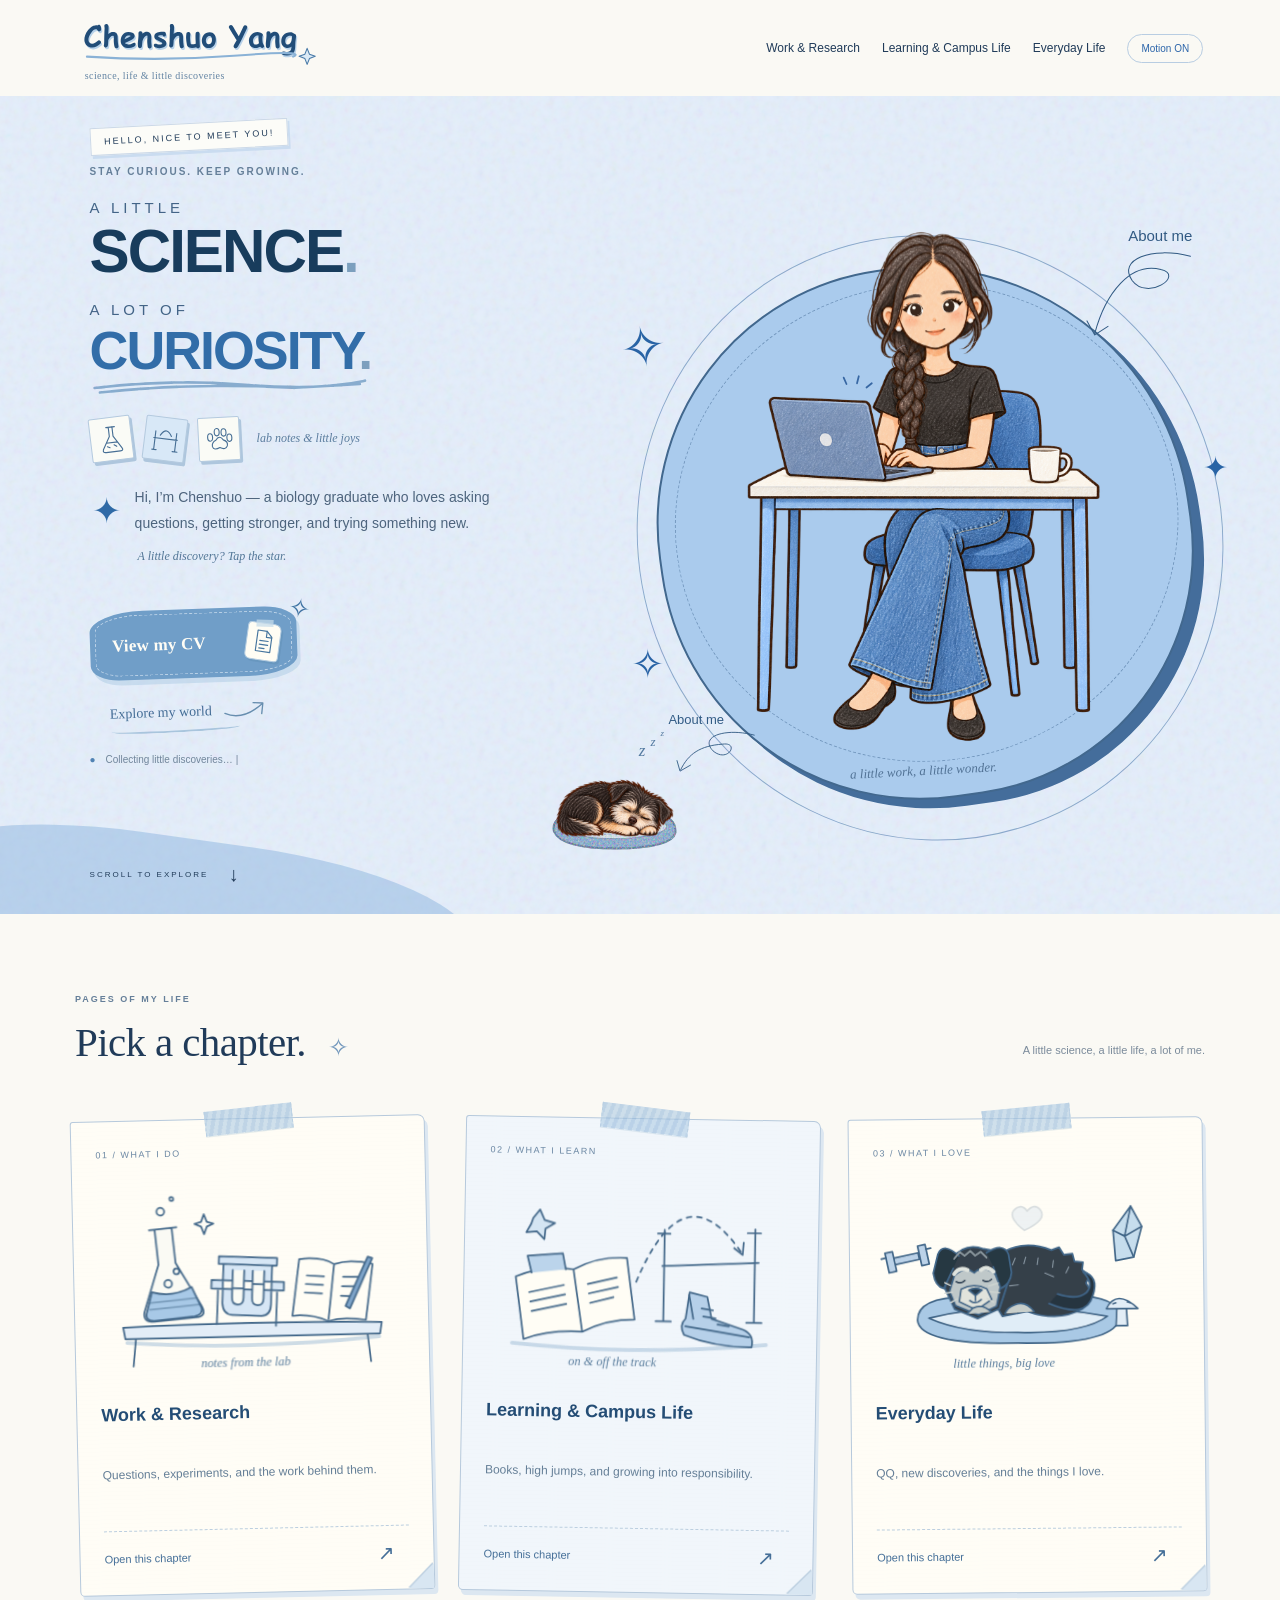
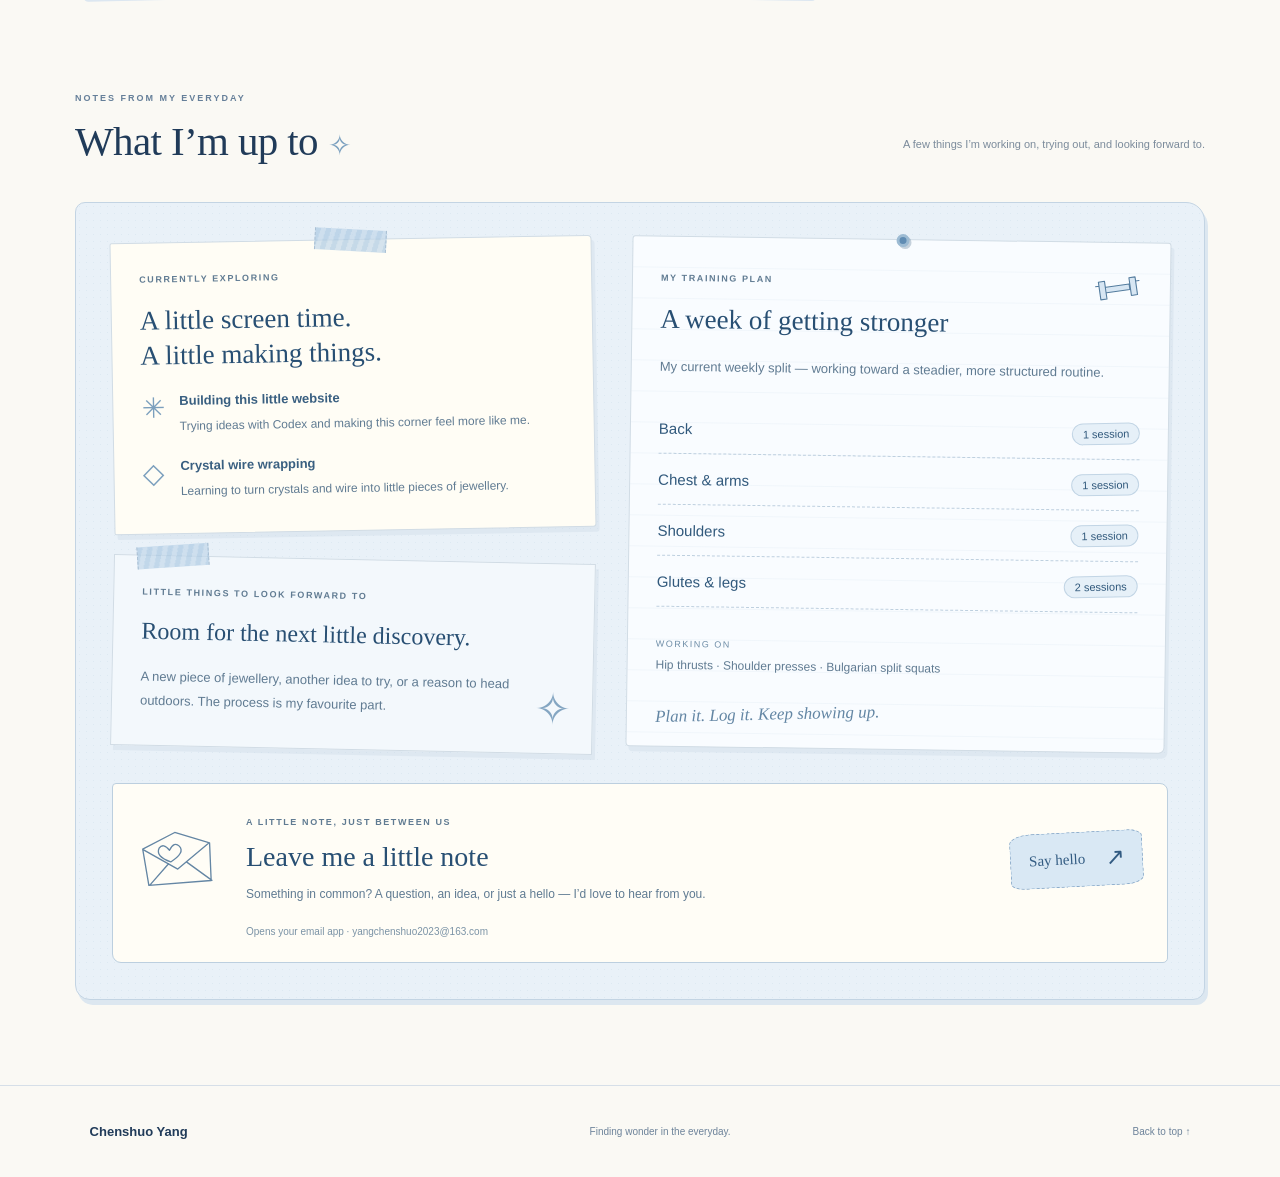
==== commit 3e7c1fa6: "Unify personal footer and Homepage labels" ====
--- a/index.html
+++ b/index.html
@@ -28,5 +28,5 @@
 <section class="section life-board-section" id="currently" aria-labelledby="currently-title"><div class="section-heading"><div><p class="eyebrow">NOTES FROM MY EVERYDAY</p><h2 id="currently-title">What I’m up to <span aria-hidden="true">✧</span></h2></div><p>A few things I’m working on, trying out, and looking forward to.</p></div><div class="life-noticeboard"><article class="board-note exploring-note"><span class="note-tape" aria-hidden="true"></span><p class="eyebrow">CURRENTLY EXPLORING</p><h3>A little screen time.<br>A little making things.</h3><ul class="exploring-list"><li><span aria-hidden="true">✳</span><div><strong>Building this little website</strong><p>Trying ideas with Codex and making this corner feel more like me.</p></div></li><li><span aria-hidden="true">◇</span><div><strong>Crystal wire wrapping</strong><p>Learning to turn crystals and wire into little pieces of jewellery.</p></div></li></ul></article>
 <article class="board-note training-note"><span class="note-pin" aria-hidden="true"></span><div class="training-heading"><p class="eyebrow">MY TRAINING PLAN</p><svg viewBox="0 0 70 45" aria-hidden="true"><path d="M8 10h9v26H8Zm45 0h9v26h-9ZM18 19h34v8H18M3 16h5m54 0h5"/></svg></div><h3>A week of getting stronger</h3><p class="training-intro">My current weekly split — working toward a steadier, more structured routine.</p><ul class="training-split" aria-label="Current weekly training split"><li><span>Back</span><span class="session-count">1 session</span></li><li><span>Chest &amp; arms</span><span class="session-count">1 session</span></li><li><span>Shoulders</span><span class="session-count">1 session</span></li><li><span>Glutes &amp; legs</span><span class="session-count">2 sessions</span></li></ul><p class="training-focus"><span>WORKING ON</span>Hip thrusts · Shoulder presses · Bulgarian split squats</p><p class="training-handnote">Plan it. Log it. Keep showing up.</p></article>
 <article class="board-note next-note"><span class="note-tape" aria-hidden="true"></span><p class="eyebrow">LITTLE THINGS TO LOOK FORWARD TO</p><h3>Room for the next little discovery.</h3><p>A new piece of jewellery, another idea to try, or a reason to head outdoors. The process is my favourite part.</p><span class="next-spark" aria-hidden="true">✧</span></article>
-<div class="board-letter"><svg class="letter-doodle" viewBox="0 0 105 85" aria-hidden="true"><path d="m9 24 43-17 43 18-3 48-80-2ZM10 25l41 29 43-29M13 71l27-25m53 27L63 46"/><path d="m43 29q-7-11-13-4-6 10 13 19 20-10 13-19-6-7-13 4Z"/></svg><div><p class="eyebrow">A LITTLE NOTE, JUST BETWEEN US</p><h3>Leave me a little note</h3><p>Something in common? A question, an idea, or just a hello — I’d love to hear from you.</p></div><a class="say-hello-note" href="mailto:yangchenshuo2023@163.com?subject=Hello%20from%20your%20little%20world">Say hello <span aria-hidden="true">↗</span></a><p class="letter-detail">Opens your email app · yangchenshuo2023@163.com</p></div></div></section></main><footer><a class="brand" href="#home">✳ My Little World</a><p>Finding wonder in the everyday.</p><a href="#home">Back to top ↑</a></footer><script src="script.js?v=31"></script></body></html>
+<div class="board-letter"><svg class="letter-doodle" viewBox="0 0 105 85" aria-hidden="true"><path d="m9 24 43-17 43 18-3 48-80-2ZM10 25l41 29 43-29M13 71l27-25m53 27L63 46"/><path d="m43 29q-7-11-13-4-6 10 13 19 20-10 13-19-6-7-13 4Z"/></svg><div><p class="eyebrow">A LITTLE NOTE, JUST BETWEEN US</p><h3>Leave me a little note</h3><p>Something in common? A question, an idea, or just a hello — I’d love to hear from you.</p></div><a class="say-hello-note" href="mailto:yangchenshuo2023@163.com?subject=Hello%20from%20your%20little%20world">Say hello <span aria-hidden="true">↗</span></a><p class="letter-detail">Opens your email app · yangchenshuo2023@163.com</p></div></div></section></main><footer><a class="brand" href="#home">Chenshuo Yang</a><p>Finding wonder in the everyday.</p><a href="#home">Back to top ↑</a></footer><script src="script.js?v=31"></script></body></html>
 
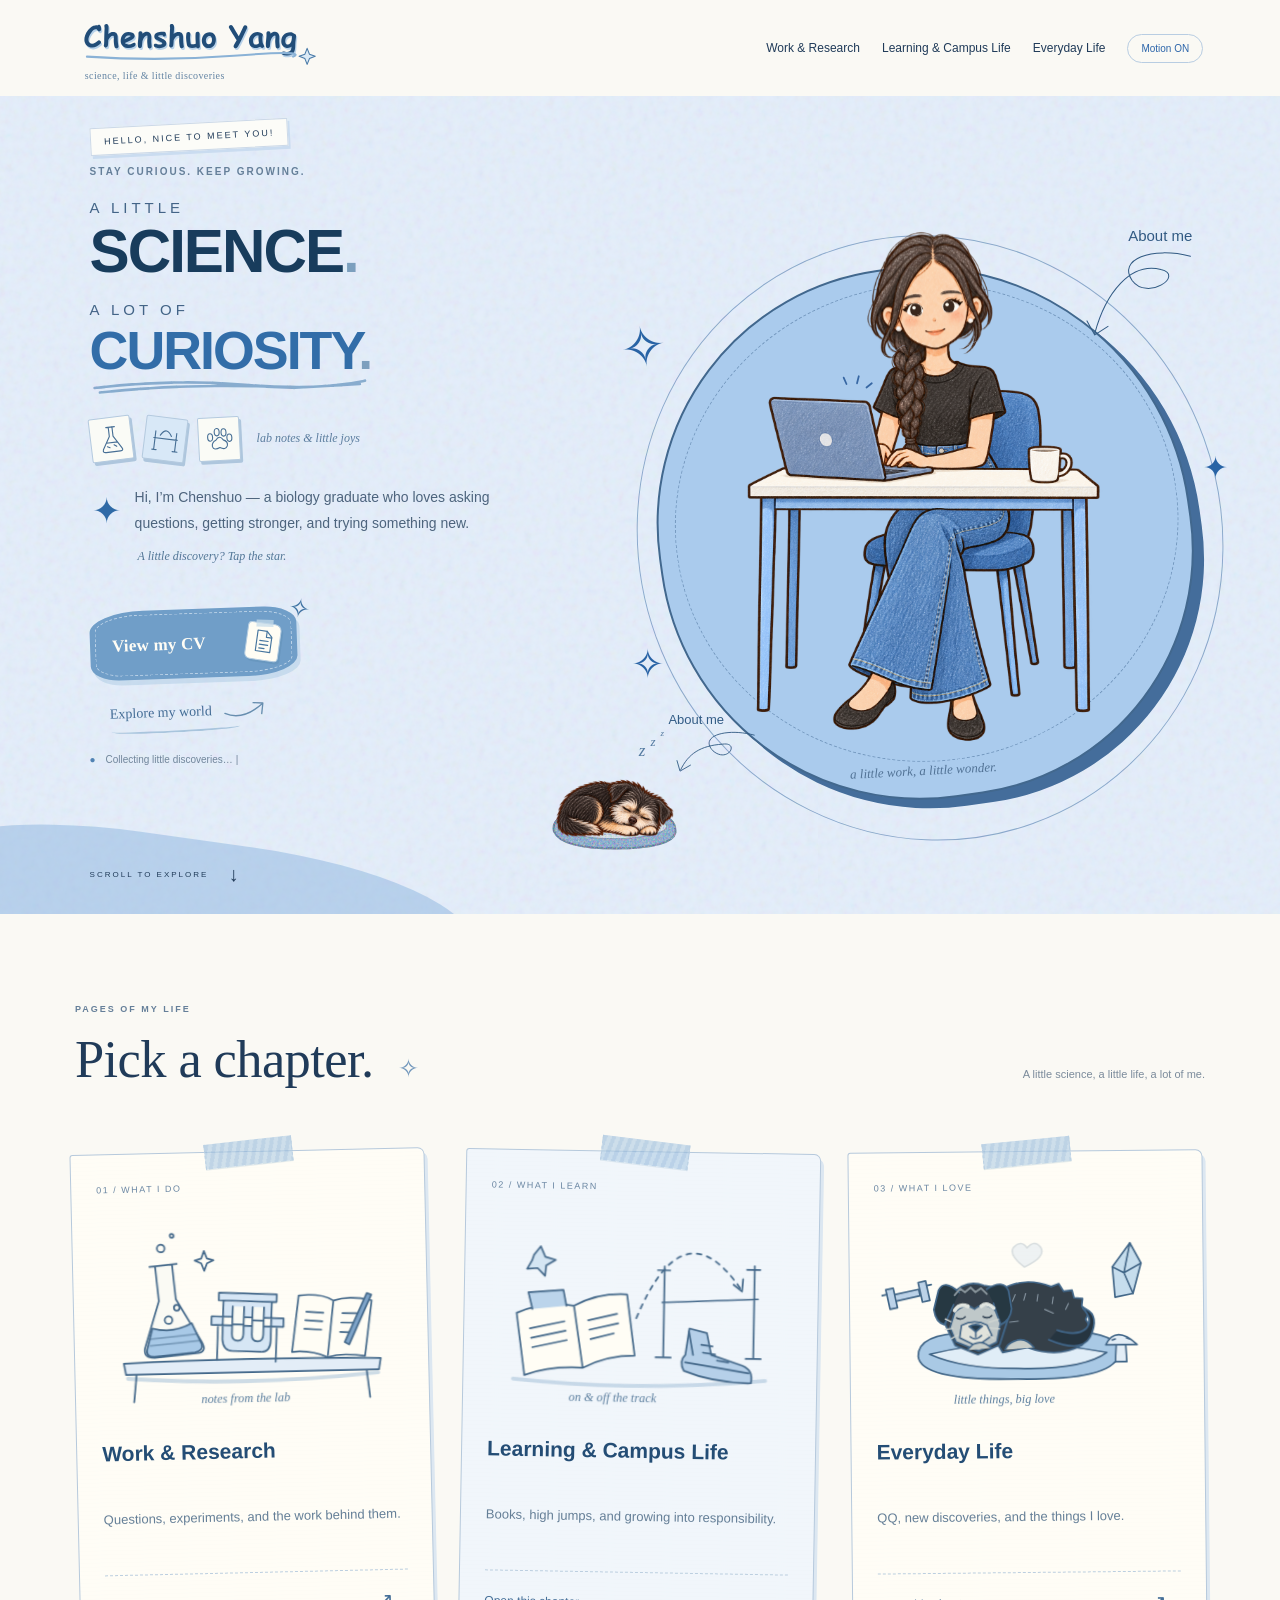
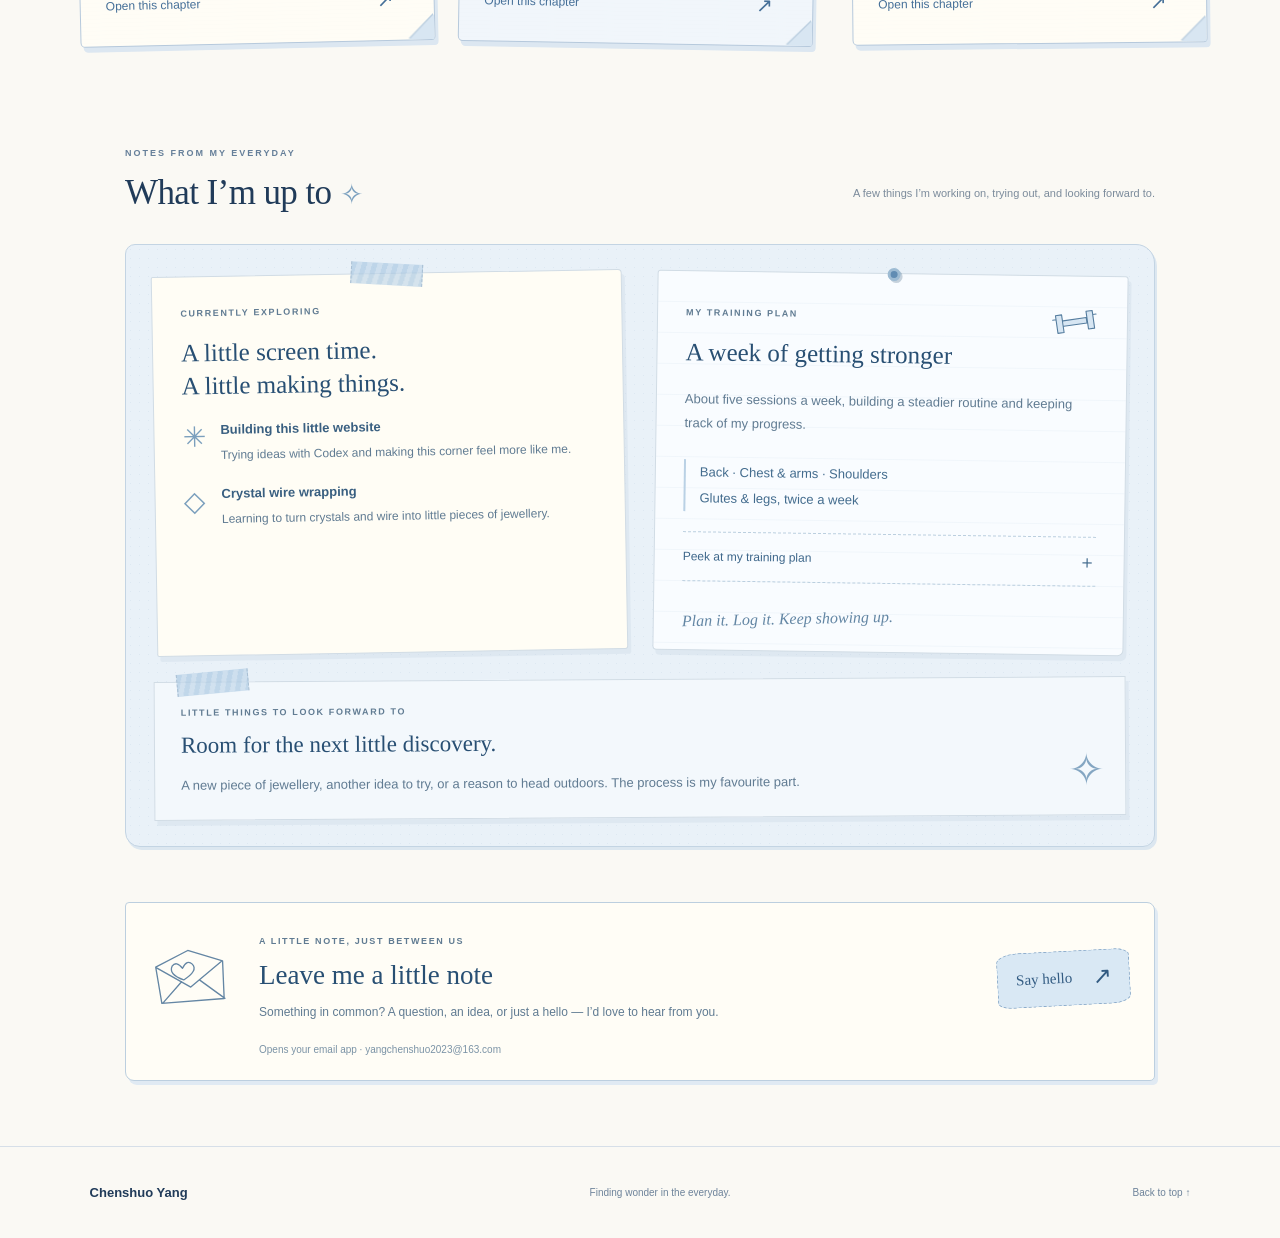
==== commit b4f84648: "Emphasize chapter cards and add expandable training details" ====
--- a/index.html
+++ b/index.html
@@ -1,4 +1,4 @@
-<!doctype html><html lang="en"><head><meta charset="utf-8"><meta name="viewport" content="width=device-width,initial-scale=1"><meta name="theme-color" content="#dceafa"><title>My Little Blue World</title><meta name="description" content="A personal corner for work and research, learning and campus life, and the everyday things I love."><link rel="stylesheet" href="style.css?v=38"><link rel="stylesheet" href="home-board.css?v=39"></head><body>
+<!doctype html><html lang="en"><head><meta charset="utf-8"><meta name="viewport" content="width=device-width,initial-scale=1"><meta name="theme-color" content="#dceafa"><title>My Little Blue World</title><meta name="description" content="A personal corner for work and research, learning and campus life, and the everyday things I love."><link rel="stylesheet" href="style.css?v=38"><link rel="stylesheet" href="home-board.css?v=41"></head><body>
 <header><a class="brand personal-brand" href="#home" aria-label="Chenshuo Yang — Home"><img class="name-wordmark" src="assets/chenshuo-yang-wordmark.svg" alt="" aria-hidden="true" width="284" height="69"><span class="brand-tagline">science, life &amp; little discoveries</span></a><nav aria-label="Main navigation"><a href="work-research.html">Work &amp; Research</a><a href="learning-campus-life.html">Learning &amp; Campus Life</a><a href="everyday-life.html">Everyday Life</a></nav><button id="motion" aria-pressed="true">Motion ON</button></header>
 <main><section class="hero" id="home"><span class="paper-label">HELLO, NICE TO MEET YOU!</span><div class="copy"><p class="eyebrow">STAY CURIOUS. KEEP GROWING.</p><h1 class="curiosity-title" aria-label="A little science. A lot of curiosity."><span class="headline-small">A LITTLE</span><span class="science-word">SCIENCE<span class="title-dot">.</span></span><span class="headline-small second-kicker">A LOT OF</span><span class="curiosity-word">CURIOSITY<span class="title-dot">.</span><svg class="crayon-underline" viewBox="0 0 430 24" aria-hidden="true"><path d="M7 13 Q125 1 237 12 T420 9 M15 20 Q160 7 312 18 L412 14"/></svg></span></h1><div class="curiosity-stickers" aria-hidden="true"><span class="mini-sticker lab-sticker"><svg viewBox="0 0 50 50"><path d="M18 5h14m-10 0v15L10 40q-2 5 4 5h23q6 0 3-5L28 20V5M16 30h18"/><path d="M17 36l4 2m7-4 4 3"/></svg></span><span class="mini-sticker track-sticker"><svg viewBox="0 0 50 50"><path d="M8 43V13m34 30V13M6 24h38M5 43h7m26 0h8M16 19q9-16 18 0"/></svg></span><span class="mini-sticker paw-sticker"><svg viewBox="0 0 50 50"><path d="M13 36q-1-7 6-10 6-9 12 0 8 3 6 10-3 7-12 2-10 5-12-2Z"/><ellipse cx="10" cy="21" rx="4" ry="6"/><ellipse cx="21" cy="13" rx="4" ry="6"/><ellipse cx="32" cy="14" rx="4" ry="6"/><ellipse cx="41" cy="23" rx="4" ry="6"/></svg></span><span class="sticker-note">lab notes &amp; little joys</span></div><div class="intro curiosity-intro"><button class="discovery-star" id="discovery-star" type="button" aria-label="Discover a little fact about me" aria-controls="discovery-note">✦</button><p>Hi, I’m Chenshuo — a biology graduate who loves asking questions, getting stronger, and trying something new.</p></div><p class="discovery-note" id="discovery-note" aria-live="polite">A little discovery? Tap the star.</p><div class="hero-actions"><a class="home-cv-link cv-main-action" href="work-research.html#cv"><span>View my CV</span><span class="cv-paper-icon" aria-hidden="true"><svg viewBox="0 0 30 34" fill="none"><path d="M6 3h12l7 7v20H6Z"/><path d="M18 3v8h7M10 16h11M10 21h11M10 26h7"/></svg></span></a><a class="primary explore-secondary" href="#explore">Explore my world <span aria-hidden="true"><svg viewBox="0 0 64 35" fill="none"><path d="M4 21 Q27 32 54 10 M42 8 L55 9 L53 23"/></svg></span></a></div><p class="status"><span>●</span> <span id="typewriter" aria-hidden="true">Collecting little discoveries…</span></p></div>
 <div class="art"><div class="moon"></div><div class="orbit"></div><span class="spark s1">✧</span><span class="spark s2">✦</span><span class="spark s3">✧</span><a class="about-cue" href="about-me.html">About me<svg viewBox="0 0 180 135" fill="none" aria-hidden="true"><path d="M160 12 C110 -1 66 16 85 43 C105 70 153 36 122 29 C83 19 51 59 37 111 M27 95 L37 113 L54 102"/></svg></a>
@@ -26,7 +26,7 @@
 <g transform="rotate(-12 39 85)"><path d="M13 75h8v21h-8Zm35 0h8v21h-8ZM22 82h25v7H22" fill="#bbd2e8"/><path d="M8 80h5m43 0h5"/></g><g transform="rotate(10 268 65)"><path d="m264 34 15 19-3 33-18 7-8-31Z" fill="#c6dded"/><path d="m264 34-1 32 13 20m-13-20 16-13m-16 13-13-4"/></g><path d="M276 141q-22-21-33 0Zm-22 0-1 18h12l-1-18" fill="#e2edf6"/><path d="m250 136 3-1m12-1 3 1"/><text x="82" y="201">little things, big love</text></g></svg><h3>Everyday Life <b>↗</b></h3><p>QQ, new discoveries, and the things I love.</p><span class="chapter-open">Open this chapter <b>↗</b></span></a>
 </div></section>
 <section class="section life-board-section" id="currently" aria-labelledby="currently-title"><div class="section-heading"><div><p class="eyebrow">NOTES FROM MY EVERYDAY</p><h2 id="currently-title">What I’m up to <span aria-hidden="true">✧</span></h2></div><p>A few things I’m working on, trying out, and looking forward to.</p></div><div class="life-noticeboard"><article class="board-note exploring-note"><span class="note-tape" aria-hidden="true"></span><p class="eyebrow">CURRENTLY EXPLORING</p><h3>A little screen time.<br>A little making things.</h3><ul class="exploring-list"><li><span aria-hidden="true">✳</span><div><strong>Building this little website</strong><p>Trying ideas with Codex and making this corner feel more like me.</p></div></li><li><span aria-hidden="true">◇</span><div><strong>Crystal wire wrapping</strong><p>Learning to turn crystals and wire into little pieces of jewellery.</p></div></li></ul></article>
-<article class="board-note training-note"><span class="note-pin" aria-hidden="true"></span><div class="training-heading"><p class="eyebrow">MY TRAINING PLAN</p><svg viewBox="0 0 70 45" aria-hidden="true"><path d="M8 10h9v26H8Zm45 0h9v26h-9ZM18 19h34v8H18M3 16h5m54 0h5"/></svg></div><h3>A week of getting stronger</h3><p class="training-intro">My current weekly split — working toward a steadier, more structured routine.</p><ul class="training-split" aria-label="Current weekly training split"><li><span>Back</span><span class="session-count">1 session</span></li><li><span>Chest &amp; arms</span><span class="session-count">1 session</span></li><li><span>Shoulders</span><span class="session-count">1 session</span></li><li><span>Glutes &amp; legs</span><span class="session-count">2 sessions</span></li></ul><p class="training-focus"><span>WORKING ON</span>Hip thrusts · Shoulder presses · Bulgarian split squats</p><p class="training-handnote">Plan it. Log it. Keep showing up.</p></article>
+<article class="board-note training-note"><span class="note-pin" aria-hidden="true"></span><div class="training-heading"><p class="eyebrow">MY TRAINING PLAN</p><svg viewBox="0 0 70 45" aria-hidden="true"><path d="M8 10h9v26H8Zm45 0h9v26h-9ZM18 19h34v8H18M3 16h5m54 0h5"/></svg></div><h3>A week of getting stronger</h3><p class="training-intro">About five sessions a week, building a steadier routine and keeping track of my progress.</p><p class="training-overview">Back · Chest &amp; arms · Shoulders<br>Glutes &amp; legs, twice a week</p><details class="training-expand"><summary>Peek at my training plan <span aria-hidden="true">＋</span></summary><div class="training-expand-body"><ul class="training-split" aria-label="Current weekly training split"><li><span>Back</span><span class="session-count">1 session</span></li><li><span>Chest &amp; arms</span><span class="session-count">1 session</span></li><li><span>Shoulders</span><span class="session-count">1 session</span></li><li><span>Glutes &amp; legs</span><span class="session-count">2 sessions</span></li></ul><p class="training-focus"><span>WORKING ON</span>Hip thrusts · Shoulder presses · Bulgarian split squats</p></div></details><p class="training-handnote">Plan it. Log it. Keep showing up.</p></article>
 <article class="board-note next-note"><span class="note-tape" aria-hidden="true"></span><p class="eyebrow">LITTLE THINGS TO LOOK FORWARD TO</p><h3>Room for the next little discovery.</h3><p>A new piece of jewellery, another idea to try, or a reason to head outdoors. The process is my favourite part.</p><span class="next-spark" aria-hidden="true">✧</span></article>
-<div class="board-letter"><svg class="letter-doodle" viewBox="0 0 105 85" aria-hidden="true"><path d="m9 24 43-17 43 18-3 48-80-2ZM10 25l41 29 43-29M13 71l27-25m53 27L63 46"/><path d="m43 29q-7-11-13-4-6 10 13 19 20-10 13-19-6-7-13 4Z"/></svg><div><p class="eyebrow">A LITTLE NOTE, JUST BETWEEN US</p><h3>Leave me a little note</h3><p>Something in common? A question, an idea, or just a hello — I’d love to hear from you.</p></div><a class="say-hello-note" href="mailto:yangchenshuo2023@163.com?subject=Hello%20from%20your%20little%20world">Say hello <span aria-hidden="true">↗</span></a><p class="letter-detail">Opens your email app · yangchenshuo2023@163.com</p></div></div></section></main><footer><a class="brand" href="#home">Chenshuo Yang</a><p>Finding wonder in the everyday.</p><a href="#home">Back to top ↑</a></footer><script src="script.js?v=31"></script></body></html>
+</div></section><section class="section closing-note-section" aria-label="Get in touch"><div class="board-letter"><svg class="letter-doodle" viewBox="0 0 105 85" aria-hidden="true"><path d="m9 24 43-17 43 18-3 48-80-2ZM10 25l41 29 43-29M13 71l27-25m53 27L63 46"/><path d="m43 29q-7-11-13-4-6 10 13 19 20-10 13-19-6-7-13 4Z"/></svg><div><p class="eyebrow">A LITTLE NOTE, JUST BETWEEN US</p><h3>Leave me a little note</h3><p>Something in common? A question, an idea, or just a hello — I’d love to hear from you.</p></div><a class="say-hello-note" href="mailto:yangchenshuo2023@163.com?subject=Hello%20from%20your%20little%20world">Say hello <span aria-hidden="true">↗</span></a><p class="letter-detail">Opens your email app · yangchenshuo2023@163.com</p></div></section></main><footer><a class="brand" href="#home">Chenshuo Yang</a><p>Finding wonder in the everyday.</p><a href="#home">Back to top ↑</a></footer><script src="script.js?v=31"></script></body></html>
 
--- a/home-board.css
+++ b/home-board.css
@@ -1 +1,4 @@
 .life-board-section{padding-top:20px;padding-bottom:85px}.life-board-section .section-heading h2{font:normal clamp(30px,3.2vw,43px)/1.2 Georgia,serif;letter-spacing:-.6px}.life-board-section .section-heading h2 span{color:#799fbe;font-size:28px}.life-board-section .section-heading>p{max-width:320px;line-height:1.8}.life-noticeboard{display:grid;grid-template-columns:1fr 1.12fr;grid-template-areas:"exploring training" "next training" "letter letter";gap:28px 35px;padding:36px;background-color:#e9f1f8;background-image:radial-gradient(#90b2cc22 .8px,transparent .8px);background-size:7px 7px;border:1px solid #c3d4e3;border-radius:10px 19px 12px 15px;box-shadow:3px 5px 0 #dce7f0;position:relative}.board-note{position:relative;padding:28px 28px 23px;background:#fffdf5;border:1px solid #d1dce5;box-shadow:3px 5px 0 #becfdd44;color:#355a7b}.board-note .eyebrow,.board-letter .eyebrow{font-size:9px;line-height:1.8;letter-spacing:1.6px;margin:0 0 16px}.board-note h3,.board-letter h3{font:normal 27px/1.3 Georgia,serif;margin:0 0 18px;color:#284f73}.board-note p,.board-letter p{font-size:13px;line-height:1.85;color:#607b92}.exploring-note{grid-area:exploring;transform:rotate(-1deg);border-radius:2px 4px 3px 2px}.note-tape{position:absolute;top:-11px;left:calc(50% - 36px);width:72px;height:22px;background:repeating-linear-gradient(105deg,#a8c7e1aa 0 5px,#c0d6e9aa 5px 10px);transform:rotate(4deg);border-left:1px dashed #a9bfd3;border-right:1px dashed #a9bfd3}.exploring-list{list-style:none;padding:0;margin:0}.exploring-list li{display:flex;gap:13px;margin-top:18px}.exploring-list li>span{font:28px Georgia;color:#7b9fbd;flex-shrink:0;width:25px}.exploring-list strong{font-size:13px;font-weight:600;color:#395f80}.exploring-list p{font-size:12px;margin:6px 0 0}.training-note{grid-area:training;transform:rotate(.8deg);background-color:#f9fcff;background-image:repeating-linear-gradient(transparent 0 30px,#b8cee122 30px 31px);border-radius:3px 3px 6px 4px;padding-top:33px}.note-pin{position:absolute;left:calc(50% - 6px);top:-6px;width:13px;height:13px;border-radius:50%;background:#608cb3;box-shadow:2px 2px 0 #365c7e44;border:3px solid #9dbbd3}.training-heading{display:flex;align-items:center;justify-content:space-between;gap:12px}.training-heading svg{width:48px;height:34px;fill:#d7e6f3;stroke:#557d9f;stroke-width:1.6;stroke-linecap:round;stroke-linejoin:round;transform:rotate(-9deg);margin-top:-8px}.training-note .training-intro{margin-bottom:24px;font-size:13px}.training-split{list-style:none;padding:0;margin:0}.training-split li{display:flex;align-items:center;justify-content:space-between;gap:12px;border-bottom:1px dashed #bed0df;padding:14px 0;font-size:15px;color:#31597c}.session-count{font-size:11px;white-space:nowrap;background:#e6f0f8;padding:4px 10px;border:1px solid #c2d5e5;border-radius:13px;transform:rotate(-2deg)}.training-note .training-focus{font-size:12px;line-height:2;margin:28px 0 18px}.training-focus>span{display:block;font-size:9px;letter-spacing:1.5px;color:#6e8da7}.training-note .training-handnote{font:italic 17px/1.6 Georgia,serif;color:#6386a4;transform:rotate(-2deg);margin:15px 0 0}.next-note{grid-area:next;transform:rotate(1.2deg);padding-right:55px;background:#f3f8fc}.next-note h3{font-size:24px}.next-note p{margin-bottom:0}.next-note .note-tape{left:22px;transform:rotate(-5deg)}.next-spark{position:absolute;right:20px;bottom:18px;font:44px Georgia,serif;color:#84a6c2}.board-letter{grid-area:letter;display:grid;grid-template-columns:85px 1fr auto;align-items:center;gap:10px 24px;padding:30px 24px 20px;margin-top:5px;border:1px solid #bccfdf;border-radius:4px 8px 5px 9px;background:#fffdf6;position:relative}.letter-doodle{width:82px;height:72px;fill:none;stroke:#6486a4;stroke-width:1.7;stroke-linecap:round;stroke-linejoin:round;transform:rotate(-6deg)}.board-letter h3{font-size:28px;margin:0 0 8px}.board-letter .eyebrow{margin-bottom:9px}.board-letter p{font-size:12px;margin:0}.say-hello-note{display:inline-flex;align-items:center;gap:20px;justify-content:space-between;white-space:nowrap;background:#d9e8f4;border:1px dashed #8babca;border-radius:17% 12% 15% 11%;padding:13px 18px;color:#325b82;font-family:'Segoe Print','Comic Sans MS',cursive;font-size:15px;transform:rotate(-3deg);transition:transform .2s,background .2s}.say-hello-note span{font-size:23px}.say-hello-note:hover{transform:rotate(0) translateY(-2px);background:#c8dfef}.say-hello-note:focus-visible{outline:2px dashed #49799f;outline-offset:6px}.board-letter p.letter-detail{grid-column:2/-1;font-size:10px;color:#7b93a6;margin-top:8px;overflow-wrap:anywhere}@media(max-width:1050px) and (min-width:701px){.life-noticeboard{padding:28px 23px;gap:27px 23px}.board-note{padding:25px 22px}.board-note h3{font-size:24px}.board-letter{grid-template-columns:60px 1fr;gap:12px 18px;padding:25px 22px}.letter-doodle{width:60px}.say-hello-note{grid-column:2;justify-self:start;margin-top:6px}.board-letter p.letter-detail{grid-column:2}}@media(max-width:700px){.life-board-section{padding-top:5px;padding-bottom:55px}.life-noticeboard{grid-template-columns:1fr;grid-template-areas:"exploring" "training" "next" "letter";gap:32px;padding:26px 17px}.board-note{padding:28px 23px}.board-note h3{font-size:26px}.board-letter{grid-template-columns:1fr;gap:12px;padding:24px}.letter-doodle{width:65px;height:55px}.board-letter h3{font-size:27px}.say-hello-note{justify-self:start;margin-top:8px}.board-letter p.letter-detail{grid-column:1;line-height:1.8}.life-board-section .section-heading>p{max-width:none}.training-split li{font-size:14px}}
+
+/* Keep chapter navigation primary; retain generous, readable notes below. */
+#explore{padding-top:90px;padding-bottom:105px}#explore .section-heading{margin-bottom:45px}#explore .section-heading h2{font-size:clamp(37px,4.1vw,53px)}#explore .paper-card .postcard-art{margin-top:20px;min-height:190px}#explore .paper-card h3{font-size:21px;line-height:1.4;min-height:59px}#explore .paper-card p{font-size:13px;line-height:1.9}#explore .paper-card{padding:30px 25px 28px}#explore .chapter-open{font-size:12px;padding-top:18px}.life-board-section{max-width:1100px;padding-top:0;padding-bottom:35px}.life-board-section .section-heading{margin-bottom:30px}.life-board-section .section-heading h2{font-size:clamp(28px,2.8vw,35px)}.life-board-section .section-heading>p{font-size:11px}.life-noticeboard{grid-template-columns:1fr 1fr;grid-template-areas:"exploring training" "next next";gap:25px 30px;padding:28px;background-size:9px 9px;box-shadow:2px 3px 0 #dce7f0}.board-note h3{font-size:25px}.training-note{align-self:start}.training-overview{font-size:13px;line-height:2!important;color:#436c8e!important;border-left:2px solid #bad1e5;padding-left:14px;margin:18px 0}.training-expand{margin-top:20px}.training-expand summary{cursor:pointer;list-style:none;display:flex;gap:15px;justify-content:space-between;align-items:center;font-size:12px;color:#3e678b;padding:12px 0;border-top:1px dashed #bbcfdf;border-bottom:1px dashed #bbcfdf}.training-expand summary::-webkit-details-marker{display:none}.training-expand summary>span{font-size:18px;transition:transform .2s}.training-expand[open] summary>span{transform:rotate(45deg)}.training-expand summary:focus-visible{outline:2px dashed #658dad;outline-offset:4px}.training-expand-body{padding-top:8px}.training-note .training-handnote{font-size:16px;margin-top:20px}.next-note{transform:rotate(-.35deg);padding:22px 60px 22px 26px}.next-note h3{font-size:23px;margin-bottom:10px}.next-note .eyebrow{margin-bottom:10px}.next-note p{max-width:760px}.closing-note-section{max-width:1100px;padding-top:20px;padding-bottom:65px}.closing-note-section .board-letter{margin:0;background:#fffdf6;box-shadow:3px 4px 0 #e0eaf3}.closing-note-section .board-letter h3{font-size:27px}@media(max-width:1050px) and (min-width:701px){#explore .paper-card{padding:28px 18px 25px}#explore .paper-card .postcard-art{min-height:155px}#explore .paper-card h3{font-size:18px;min-height:51px}#explore .paper-card p{font-size:12px}.life-noticeboard{padding:27px 23px;gap:25px 22px}}@media(max-width:700px){#explore{padding-top:60px;padding-bottom:70px}#explore .section-heading h2{font-size:38px}#explore .paper-card{padding:30px 26px}#explore .paper-card .postcard-art{min-height:180px;max-height:240px}#explore .paper-card h3{font-size:22px;min-height:0}#explore .paper-card p{font-size:13px}.life-board-section{padding-top:0;padding-bottom:25px}.life-board-section .section-heading h2{font-size:30px}.life-noticeboard{grid-template-columns:1fr;grid-template-areas:"exploring" "training" "next";padding:26px 17px;gap:30px}.board-note h3{font-size:25px}.next-note{padding:26px 45px 26px 23px}.closing-note-section{padding-top:15px;padding-bottom:50px}.closing-note-section .board-letter h3{font-size:26px}}
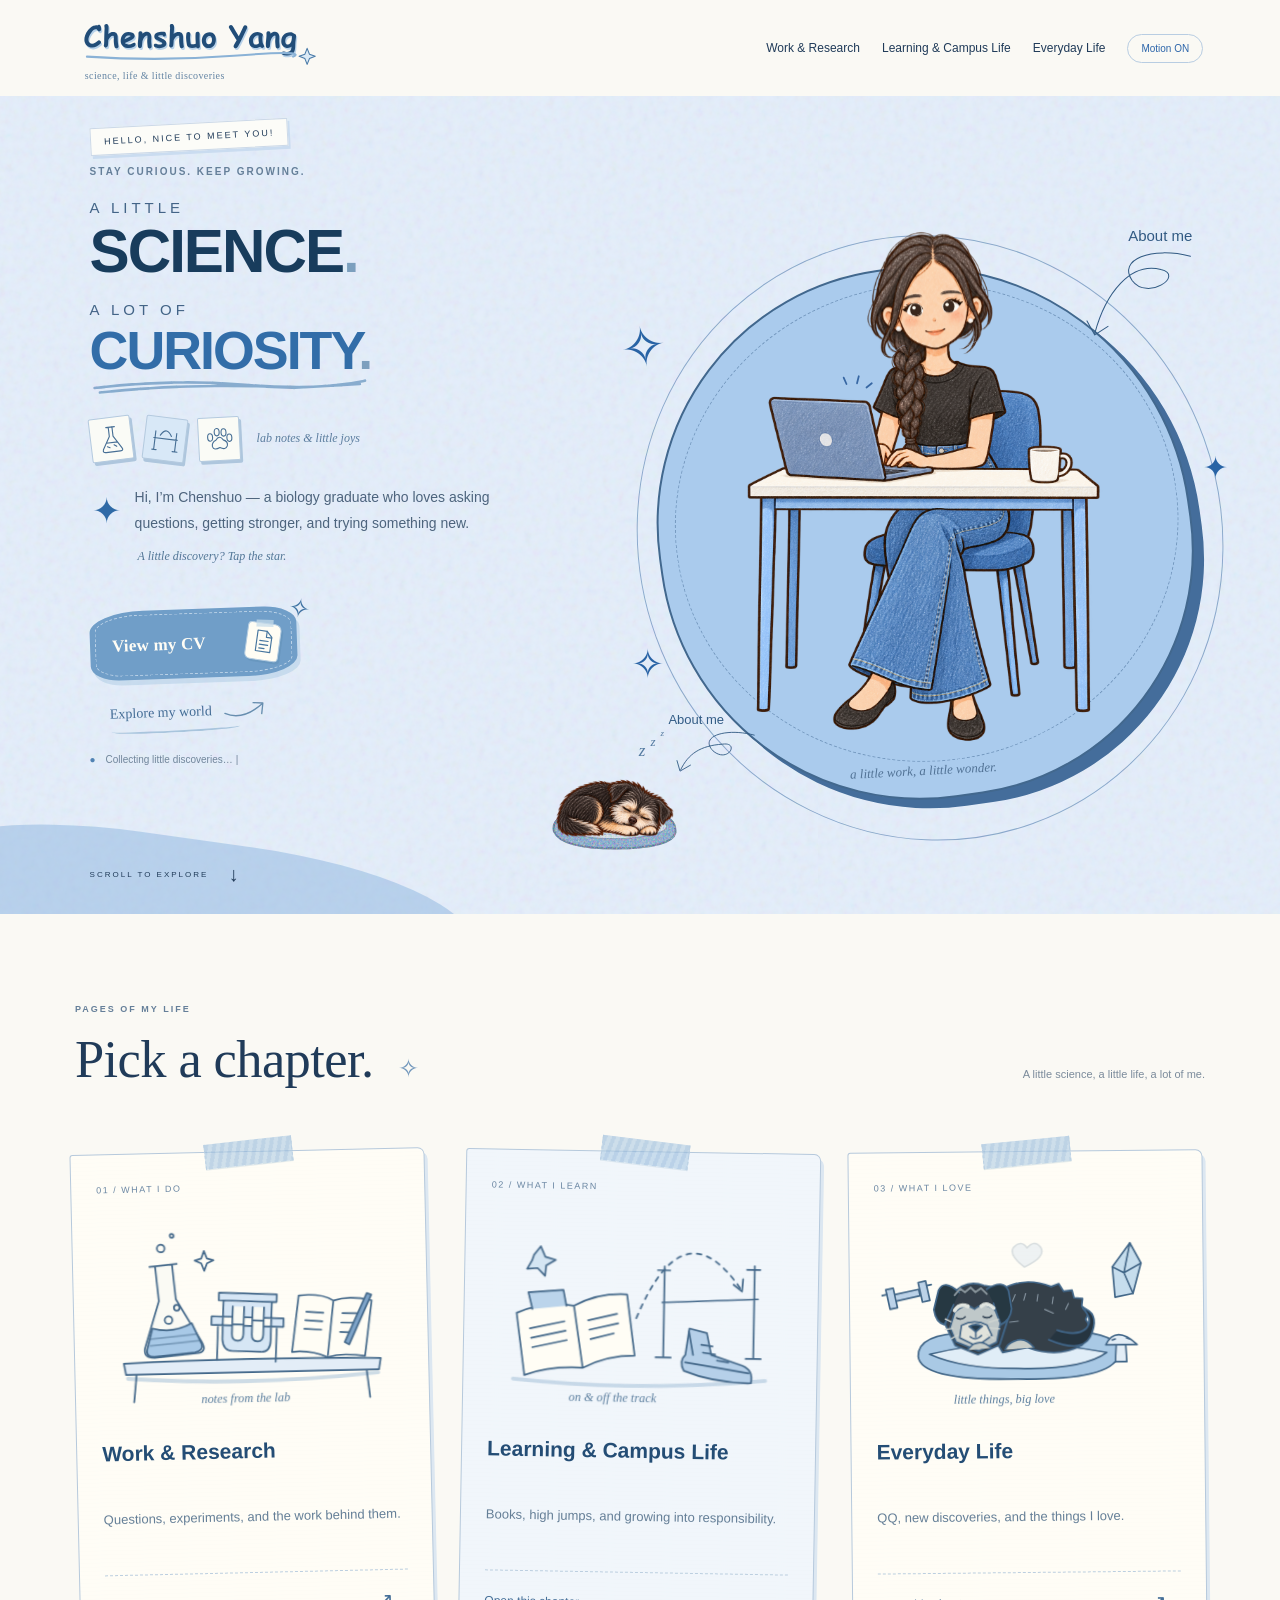
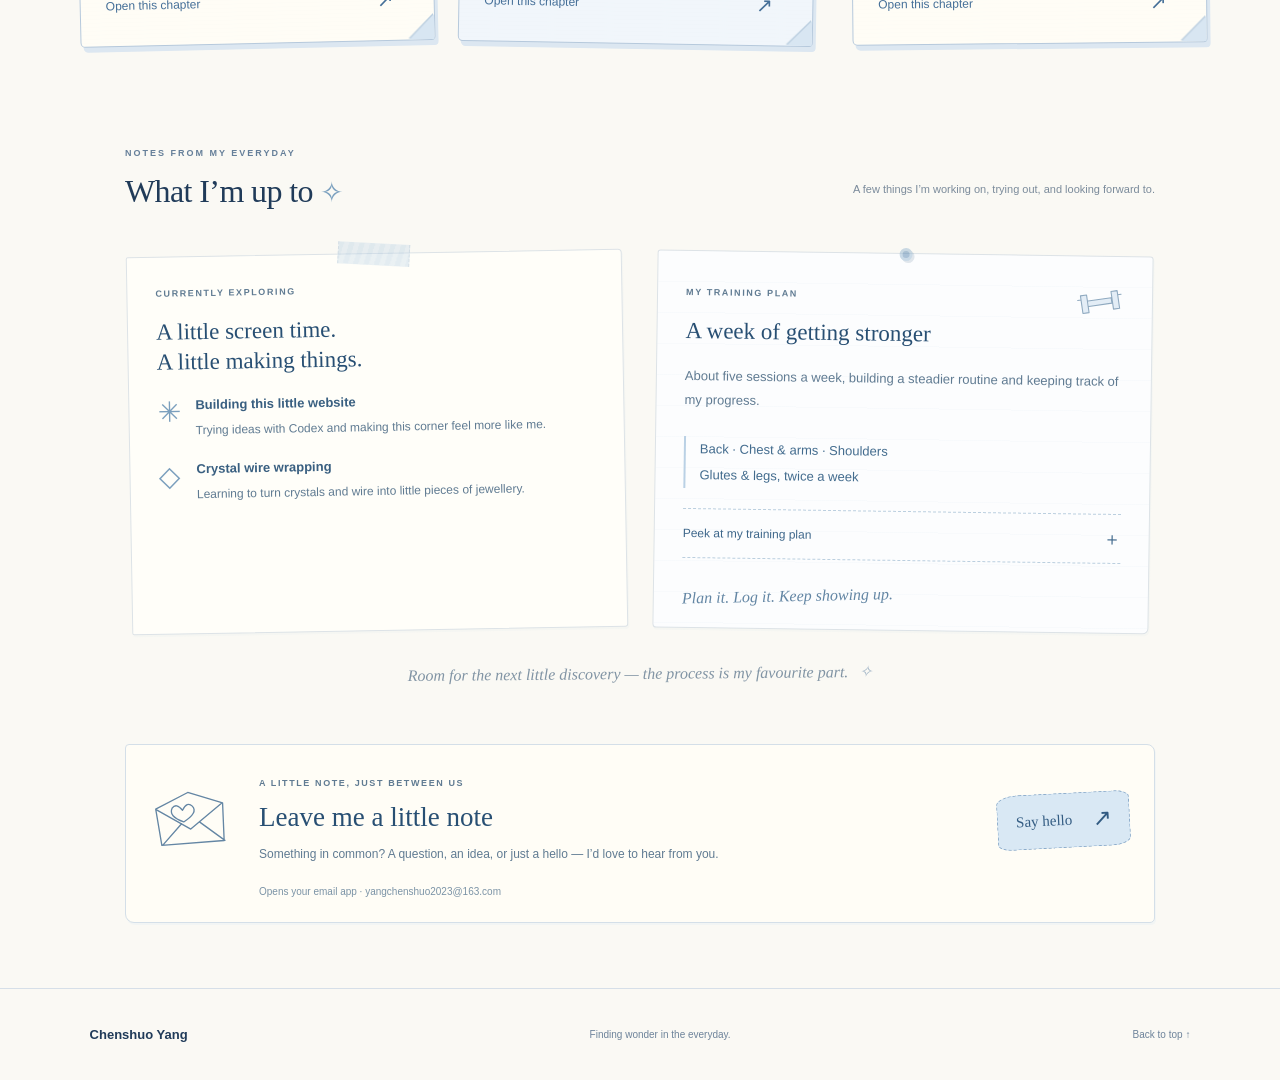
==== commit 6a2ba014: "Soften everyday notes and simplify closing discovery" ====
--- a/index.html
+++ b/index.html
@@ -1,4 +1,4 @@
-<!doctype html><html lang="en"><head><meta charset="utf-8"><meta name="viewport" content="width=device-width,initial-scale=1"><meta name="theme-color" content="#dceafa"><title>My Little Blue World</title><meta name="description" content="A personal corner for work and research, learning and campus life, and the everyday things I love."><link rel="stylesheet" href="style.css?v=38"><link rel="stylesheet" href="home-board.css?v=41"></head><body>
+<!doctype html><html lang="en"><head><meta charset="utf-8"><meta name="viewport" content="width=device-width,initial-scale=1"><meta name="theme-color" content="#dceafa"><title>My Little Blue World</title><meta name="description" content="A personal corner for work and research, learning and campus life, and the everyday things I love."><link rel="stylesheet" href="style.css?v=38"><link rel="stylesheet" href="home-board.css?v=42"></head><body>
 <header><a class="brand personal-brand" href="#home" aria-label="Chenshuo Yang — Home"><img class="name-wordmark" src="assets/chenshuo-yang-wordmark.svg" alt="" aria-hidden="true" width="284" height="69"><span class="brand-tagline">science, life &amp; little discoveries</span></a><nav aria-label="Main navigation"><a href="work-research.html">Work &amp; Research</a><a href="learning-campus-life.html">Learning &amp; Campus Life</a><a href="everyday-life.html">Everyday Life</a></nav><button id="motion" aria-pressed="true">Motion ON</button></header>
 <main><section class="hero" id="home"><span class="paper-label">HELLO, NICE TO MEET YOU!</span><div class="copy"><p class="eyebrow">STAY CURIOUS. KEEP GROWING.</p><h1 class="curiosity-title" aria-label="A little science. A lot of curiosity."><span class="headline-small">A LITTLE</span><span class="science-word">SCIENCE<span class="title-dot">.</span></span><span class="headline-small second-kicker">A LOT OF</span><span class="curiosity-word">CURIOSITY<span class="title-dot">.</span><svg class="crayon-underline" viewBox="0 0 430 24" aria-hidden="true"><path d="M7 13 Q125 1 237 12 T420 9 M15 20 Q160 7 312 18 L412 14"/></svg></span></h1><div class="curiosity-stickers" aria-hidden="true"><span class="mini-sticker lab-sticker"><svg viewBox="0 0 50 50"><path d="M18 5h14m-10 0v15L10 40q-2 5 4 5h23q6 0 3-5L28 20V5M16 30h18"/><path d="M17 36l4 2m7-4 4 3"/></svg></span><span class="mini-sticker track-sticker"><svg viewBox="0 0 50 50"><path d="M8 43V13m34 30V13M6 24h38M5 43h7m26 0h8M16 19q9-16 18 0"/></svg></span><span class="mini-sticker paw-sticker"><svg viewBox="0 0 50 50"><path d="M13 36q-1-7 6-10 6-9 12 0 8 3 6 10-3 7-12 2-10 5-12-2Z"/><ellipse cx="10" cy="21" rx="4" ry="6"/><ellipse cx="21" cy="13" rx="4" ry="6"/><ellipse cx="32" cy="14" rx="4" ry="6"/><ellipse cx="41" cy="23" rx="4" ry="6"/></svg></span><span class="sticker-note">lab notes &amp; little joys</span></div><div class="intro curiosity-intro"><button class="discovery-star" id="discovery-star" type="button" aria-label="Discover a little fact about me" aria-controls="discovery-note">✦</button><p>Hi, I’m Chenshuo — a biology graduate who loves asking questions, getting stronger, and trying something new.</p></div><p class="discovery-note" id="discovery-note" aria-live="polite">A little discovery? Tap the star.</p><div class="hero-actions"><a class="home-cv-link cv-main-action" href="work-research.html#cv"><span>View my CV</span><span class="cv-paper-icon" aria-hidden="true"><svg viewBox="0 0 30 34" fill="none"><path d="M6 3h12l7 7v20H6Z"/><path d="M18 3v8h7M10 16h11M10 21h11M10 26h7"/></svg></span></a><a class="primary explore-secondary" href="#explore">Explore my world <span aria-hidden="true"><svg viewBox="0 0 64 35" fill="none"><path d="M4 21 Q27 32 54 10 M42 8 L55 9 L53 23"/></svg></span></a></div><p class="status"><span>●</span> <span id="typewriter" aria-hidden="true">Collecting little discoveries…</span></p></div>
 <div class="art"><div class="moon"></div><div class="orbit"></div><span class="spark s1">✧</span><span class="spark s2">✦</span><span class="spark s3">✧</span><a class="about-cue" href="about-me.html">About me<svg viewBox="0 0 180 135" fill="none" aria-hidden="true"><path d="M160 12 C110 -1 66 16 85 43 C105 70 153 36 122 29 C83 19 51 59 37 111 M27 95 L37 113 L54 102"/></svg></a>
@@ -27,6 +27,6 @@
 </div></section>
 <section class="section life-board-section" id="currently" aria-labelledby="currently-title"><div class="section-heading"><div><p class="eyebrow">NOTES FROM MY EVERYDAY</p><h2 id="currently-title">What I’m up to <span aria-hidden="true">✧</span></h2></div><p>A few things I’m working on, trying out, and looking forward to.</p></div><div class="life-noticeboard"><article class="board-note exploring-note"><span class="note-tape" aria-hidden="true"></span><p class="eyebrow">CURRENTLY EXPLORING</p><h3>A little screen time.<br>A little making things.</h3><ul class="exploring-list"><li><span aria-hidden="true">✳</span><div><strong>Building this little website</strong><p>Trying ideas with Codex and making this corner feel more like me.</p></div></li><li><span aria-hidden="true">◇</span><div><strong>Crystal wire wrapping</strong><p>Learning to turn crystals and wire into little pieces of jewellery.</p></div></li></ul></article>
 <article class="board-note training-note"><span class="note-pin" aria-hidden="true"></span><div class="training-heading"><p class="eyebrow">MY TRAINING PLAN</p><svg viewBox="0 0 70 45" aria-hidden="true"><path d="M8 10h9v26H8Zm45 0h9v26h-9ZM18 19h34v8H18M3 16h5m54 0h5"/></svg></div><h3>A week of getting stronger</h3><p class="training-intro">About five sessions a week, building a steadier routine and keeping track of my progress.</p><p class="training-overview">Back · Chest &amp; arms · Shoulders<br>Glutes &amp; legs, twice a week</p><details class="training-expand"><summary>Peek at my training plan <span aria-hidden="true">＋</span></summary><div class="training-expand-body"><ul class="training-split" aria-label="Current weekly training split"><li><span>Back</span><span class="session-count">1 session</span></li><li><span>Chest &amp; arms</span><span class="session-count">1 session</span></li><li><span>Shoulders</span><span class="session-count">1 session</span></li><li><span>Glutes &amp; legs</span><span class="session-count">2 sessions</span></li></ul><p class="training-focus"><span>WORKING ON</span>Hip thrusts · Shoulder presses · Bulgarian split squats</p></div></details><p class="training-handnote">Plan it. Log it. Keep showing up.</p></article>
-<article class="board-note next-note"><span class="note-tape" aria-hidden="true"></span><p class="eyebrow">LITTLE THINGS TO LOOK FORWARD TO</p><h3>Room for the next little discovery.</h3><p>A new piece of jewellery, another idea to try, or a reason to head outdoors. The process is my favourite part.</p><span class="next-spark" aria-hidden="true">✧</span></article>
+<p class="next-discovery-line">Room for the next little discovery — the process is my favourite part. <span aria-hidden="true">✧</span></p>
 </div></section><section class="section closing-note-section" aria-label="Get in touch"><div class="board-letter"><svg class="letter-doodle" viewBox="0 0 105 85" aria-hidden="true"><path d="m9 24 43-17 43 18-3 48-80-2ZM10 25l41 29 43-29M13 71l27-25m53 27L63 46"/><path d="m43 29q-7-11-13-4-6 10 13 19 20-10 13-19-6-7-13 4Z"/></svg><div><p class="eyebrow">A LITTLE NOTE, JUST BETWEEN US</p><h3>Leave me a little note</h3><p>Something in common? A question, an idea, or just a hello — I’d love to hear from you.</p></div><a class="say-hello-note" href="mailto:yangchenshuo2023@163.com?subject=Hello%20from%20your%20little%20world">Say hello <span aria-hidden="true">↗</span></a><p class="letter-detail">Opens your email app · yangchenshuo2023@163.com</p></div></section></main><footer><a class="brand" href="#home">Chenshuo Yang</a><p>Finding wonder in the everyday.</p><a href="#home">Back to top ↑</a></footer><script src="script.js?v=31"></script></body></html>
 
--- a/home-board.css
+++ b/home-board.css
@@ -2,3 +2,6 @@
 
 /* Keep chapter navigation primary; retain generous, readable notes below. */
 #explore{padding-top:90px;padding-bottom:105px}#explore .section-heading{margin-bottom:45px}#explore .section-heading h2{font-size:clamp(37px,4.1vw,53px)}#explore .paper-card .postcard-art{margin-top:20px;min-height:190px}#explore .paper-card h3{font-size:21px;line-height:1.4;min-height:59px}#explore .paper-card p{font-size:13px;line-height:1.9}#explore .paper-card{padding:30px 25px 28px}#explore .chapter-open{font-size:12px;padding-top:18px}.life-board-section{max-width:1100px;padding-top:0;padding-bottom:35px}.life-board-section .section-heading{margin-bottom:30px}.life-board-section .section-heading h2{font-size:clamp(28px,2.8vw,35px)}.life-board-section .section-heading>p{font-size:11px}.life-noticeboard{grid-template-columns:1fr 1fr;grid-template-areas:"exploring training" "next next";gap:25px 30px;padding:28px;background-size:9px 9px;box-shadow:2px 3px 0 #dce7f0}.board-note h3{font-size:25px}.training-note{align-self:start}.training-overview{font-size:13px;line-height:2!important;color:#436c8e!important;border-left:2px solid #bad1e5;padding-left:14px;margin:18px 0}.training-expand{margin-top:20px}.training-expand summary{cursor:pointer;list-style:none;display:flex;gap:15px;justify-content:space-between;align-items:center;font-size:12px;color:#3e678b;padding:12px 0;border-top:1px dashed #bbcfdf;border-bottom:1px dashed #bbcfdf}.training-expand summary::-webkit-details-marker{display:none}.training-expand summary>span{font-size:18px;transition:transform .2s}.training-expand[open] summary>span{transform:rotate(45deg)}.training-expand summary:focus-visible{outline:2px dashed #658dad;outline-offset:4px}.training-expand-body{padding-top:8px}.training-note .training-handnote{font-size:16px;margin-top:20px}.next-note{transform:rotate(-.35deg);padding:22px 60px 22px 26px}.next-note h3{font-size:23px;margin-bottom:10px}.next-note .eyebrow{margin-bottom:10px}.next-note p{max-width:760px}.closing-note-section{max-width:1100px;padding-top:20px;padding-bottom:65px}.closing-note-section .board-letter{margin:0;background:#fffdf6;box-shadow:3px 4px 0 #e0eaf3}.closing-note-section .board-letter h3{font-size:27px}@media(max-width:1050px) and (min-width:701px){#explore .paper-card{padding:28px 18px 25px}#explore .paper-card .postcard-art{min-height:155px}#explore .paper-card h3{font-size:18px;min-height:51px}#explore .paper-card p{font-size:12px}.life-noticeboard{padding:27px 23px;gap:25px 22px}}@media(max-width:700px){#explore{padding-top:60px;padding-bottom:70px}#explore .section-heading h2{font-size:38px}#explore .paper-card{padding:30px 26px}#explore .paper-card .postcard-art{min-height:180px;max-height:240px}#explore .paper-card h3{font-size:22px;min-height:0}#explore .paper-card p{font-size:13px}.life-board-section{padding-top:0;padding-bottom:25px}.life-board-section .section-heading h2{font-size:30px}.life-noticeboard{grid-template-columns:1fr;grid-template-areas:"exploring" "training" "next";padding:26px 17px;gap:30px}.board-note h3{font-size:25px}.next-note{padding:26px 45px 26px 23px}.closing-note-section{padding-top:15px;padding-bottom:50px}.closing-note-section .board-letter h3{font-size:26px}}
+
+/* Quiet everyday notes, secondary to the chapter navigation. */
+.life-noticeboard{background:none;border:0;border-radius:0;box-shadow:none;padding:12px 4px 0;gap:24px 30px}.life-board-section .section-heading h2{font-size:clamp(27px,2.5vw,32px)}.board-note{border-color:#dde3e7;box-shadow:1px 2px 0 #becfdd18;background-color:#fffef9}.training-note{background-color:#fcfdfe;background-image:repeating-linear-gradient(transparent 0 30px,#b8cee110 30px 31px)}.board-note .note-tape{opacity:.48}.note-pin{opacity:.52}.board-note h3{font-size:23px}.training-heading svg{opacity:.65}.next-discovery-line{grid-area:next;margin:4px 0 0;text-align:center;font:italic 16px/1.9 'Segoe Print','Comic Sans MS',cursive;color:#8194a4;transform:rotate(-.5deg)}.next-discovery-line span{margin-left:7px;color:#a5b8c8}.closing-note-section .board-letter{box-shadow:1px 2px 0 #e0eaf350;border-color:#d4dfe8}@media(max-width:1050px) and (min-width:701px){.life-noticeboard{padding:12px 4px 0;gap:24px}}@media(max-width:700px){.life-noticeboard{padding:12px 4px 0;gap:28px}.life-board-section .section-heading h2{font-size:28px}.board-note h3{font-size:23px}.next-discovery-line{font-size:15px;text-align:left;padding:0 10px}}
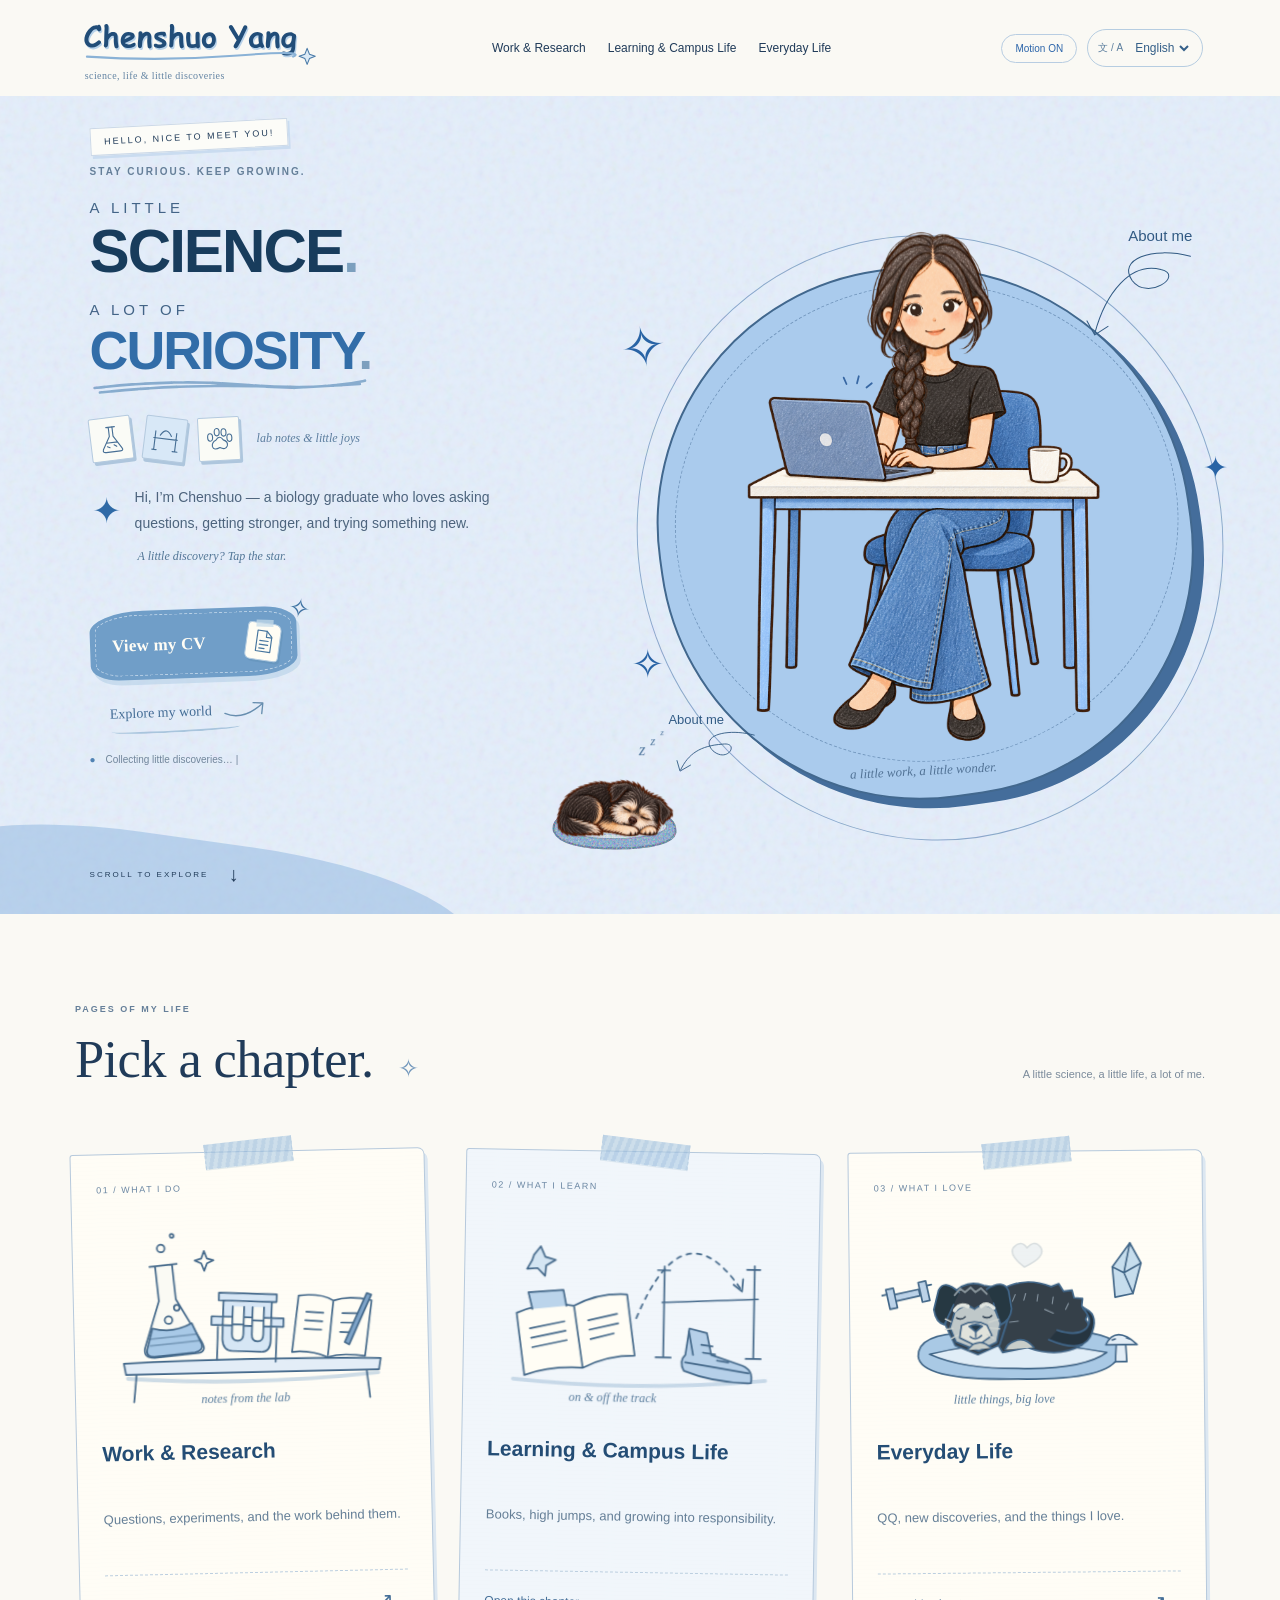
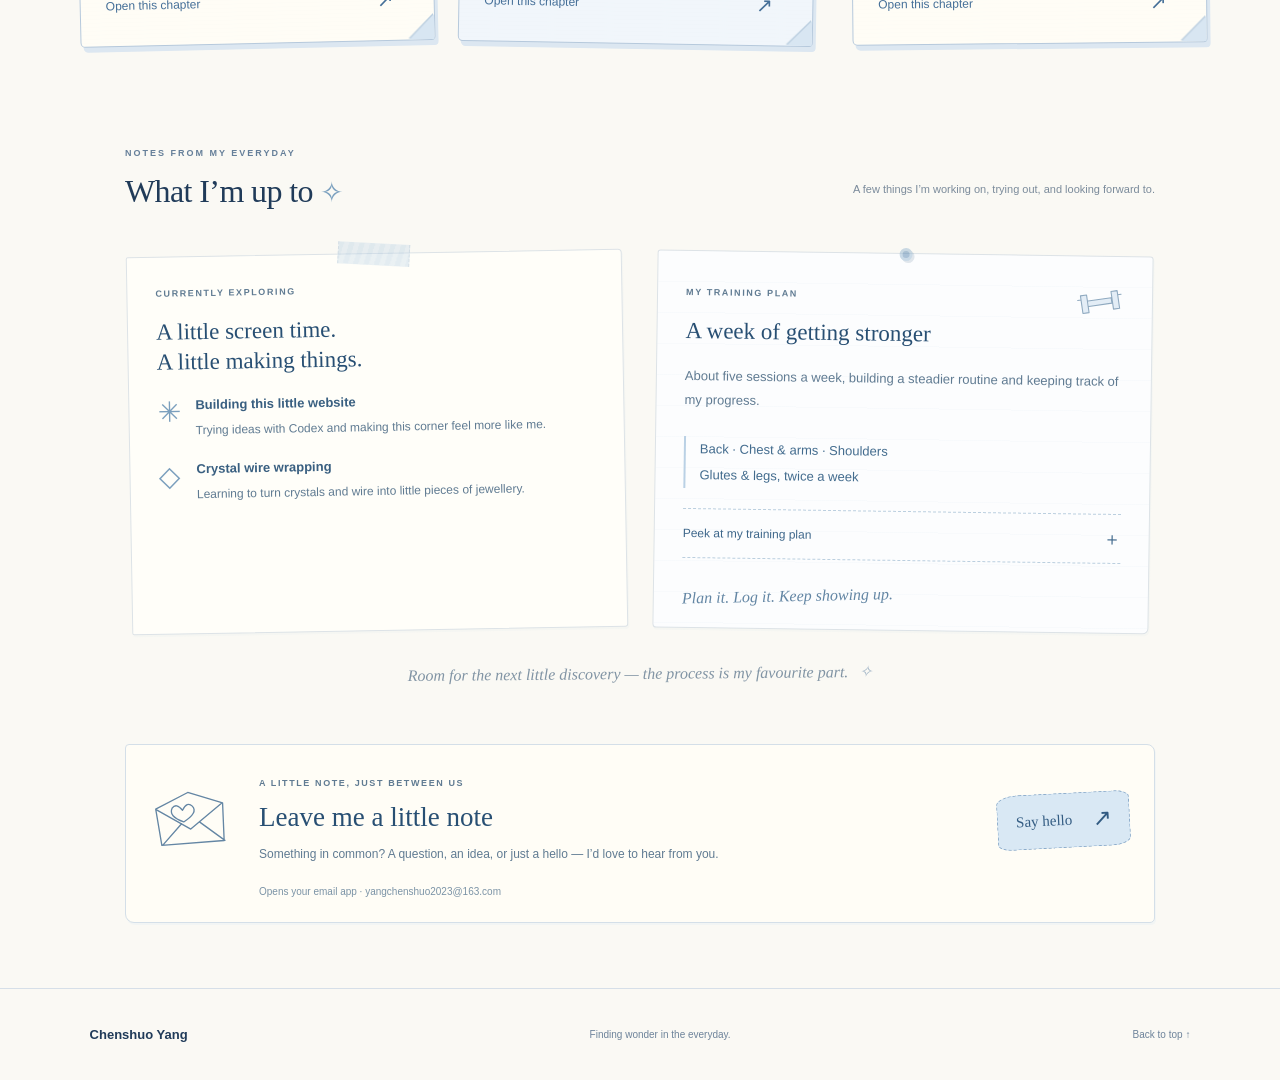
==== commit c69d2677: "Add English and Chinese language selection sitewide" ====
--- a/index.html
+++ b/index.html
@@ -1,6 +1,6 @@
-<!doctype html><html lang="en"><head><meta charset="utf-8"><meta name="viewport" content="width=device-width,initial-scale=1"><meta name="theme-color" content="#dceafa"><title>My Little Blue World</title><meta name="description" content="A personal corner for work and research, learning and campus life, and the everyday things I love."><link rel="stylesheet" href="style.css?v=38"><link rel="stylesheet" href="home-board.css?v=42"></head><body>
+<!doctype html><html lang="en"><head><meta charset="utf-8"><meta name="viewport" content="width=device-width,initial-scale=1"><meta name="theme-color" content="#dceafa"><title>My Little Blue World</title><meta name="description" content="A personal corner for work and research, learning and campus life, and the everyday things I love."><link rel="stylesheet" href="style.css?v=38"><link rel="stylesheet" href="home-board.css?v=42"><link rel="stylesheet" href="i18n.css?v=63"><script src="i18n.js?v=63" defer></script></head><body>
 <header><a class="brand personal-brand" href="#home" aria-label="Chenshuo Yang — Home"><img class="name-wordmark" src="assets/chenshuo-yang-wordmark.svg" alt="" aria-hidden="true" width="284" height="69"><span class="brand-tagline">science, life &amp; little discoveries</span></a><nav aria-label="Main navigation"><a href="work-research.html">Work &amp; Research</a><a href="learning-campus-life.html">Learning &amp; Campus Life</a><a href="everyday-life.html">Everyday Life</a></nav><button id="motion" aria-pressed="true">Motion ON</button></header>
-<main><section class="hero" id="home"><span class="paper-label">HELLO, NICE TO MEET YOU!</span><div class="copy"><p class="eyebrow">STAY CURIOUS. KEEP GROWING.</p><h1 class="curiosity-title" aria-label="A little science. A lot of curiosity."><span class="headline-small">A LITTLE</span><span class="science-word">SCIENCE<span class="title-dot">.</span></span><span class="headline-small second-kicker">A LOT OF</span><span class="curiosity-word">CURIOSITY<span class="title-dot">.</span><svg class="crayon-underline" viewBox="0 0 430 24" aria-hidden="true"><path d="M7 13 Q125 1 237 12 T420 9 M15 20 Q160 7 312 18 L412 14"/></svg></span></h1><div class="curiosity-stickers" aria-hidden="true"><span class="mini-sticker lab-sticker"><svg viewBox="0 0 50 50"><path d="M18 5h14m-10 0v15L10 40q-2 5 4 5h23q6 0 3-5L28 20V5M16 30h18"/><path d="M17 36l4 2m7-4 4 3"/></svg></span><span class="mini-sticker track-sticker"><svg viewBox="0 0 50 50"><path d="M8 43V13m34 30V13M6 24h38M5 43h7m26 0h8M16 19q9-16 18 0"/></svg></span><span class="mini-sticker paw-sticker"><svg viewBox="0 0 50 50"><path d="M13 36q-1-7 6-10 6-9 12 0 8 3 6 10-3 7-12 2-10 5-12-2Z"/><ellipse cx="10" cy="21" rx="4" ry="6"/><ellipse cx="21" cy="13" rx="4" ry="6"/><ellipse cx="32" cy="14" rx="4" ry="6"/><ellipse cx="41" cy="23" rx="4" ry="6"/></svg></span><span class="sticker-note">lab notes &amp; little joys</span></div><div class="intro curiosity-intro"><button class="discovery-star" id="discovery-star" type="button" aria-label="Discover a little fact about me" aria-controls="discovery-note">✦</button><p>Hi, I’m Chenshuo — a biology graduate who loves asking questions, getting stronger, and trying something new.</p></div><p class="discovery-note" id="discovery-note" aria-live="polite">A little discovery? Tap the star.</p><div class="hero-actions"><a class="home-cv-link cv-main-action" href="work-research.html#cv"><span>View my CV</span><span class="cv-paper-icon" aria-hidden="true"><svg viewBox="0 0 30 34" fill="none"><path d="M6 3h12l7 7v20H6Z"/><path d="M18 3v8h7M10 16h11M10 21h11M10 26h7"/></svg></span></a><a class="primary explore-secondary" href="#explore">Explore my world <span aria-hidden="true"><svg viewBox="0 0 64 35" fill="none"><path d="M4 21 Q27 32 54 10 M42 8 L55 9 L53 23"/></svg></span></a></div><p class="status"><span>●</span> <span id="typewriter" aria-hidden="true">Collecting little discoveries…</span></p></div>
+<main><section class="hero" id="home"><span class="paper-label" data-no-translate>HELLO, NICE TO MEET YOU!</span><div class="copy"><p class="eyebrow" data-no-translate>STAY CURIOUS. KEEP GROWING.</p><h1 class="curiosity-title" data-no-translate aria-label="A little science. A lot of curiosity."><span class="headline-small">A LITTLE</span><span class="science-word">SCIENCE<span class="title-dot">.</span></span><span class="headline-small second-kicker">A LOT OF</span><span class="curiosity-word">CURIOSITY<span class="title-dot">.</span><svg class="crayon-underline" viewBox="0 0 430 24" aria-hidden="true"><path d="M7 13 Q125 1 237 12 T420 9 M15 20 Q160 7 312 18 L412 14"/></svg></span></h1><div class="curiosity-stickers" data-no-translate aria-hidden="true"><span class="mini-sticker lab-sticker"><svg viewBox="0 0 50 50"><path d="M18 5h14m-10 0v15L10 40q-2 5 4 5h23q6 0 3-5L28 20V5M16 30h18"/><path d="M17 36l4 2m7-4 4 3"/></svg></span><span class="mini-sticker track-sticker"><svg viewBox="0 0 50 50"><path d="M8 43V13m34 30V13M6 24h38M5 43h7m26 0h8M16 19q9-16 18 0"/></svg></span><span class="mini-sticker paw-sticker"><svg viewBox="0 0 50 50"><path d="M13 36q-1-7 6-10 6-9 12 0 8 3 6 10-3 7-12 2-10 5-12-2Z"/><ellipse cx="10" cy="21" rx="4" ry="6"/><ellipse cx="21" cy="13" rx="4" ry="6"/><ellipse cx="32" cy="14" rx="4" ry="6"/><ellipse cx="41" cy="23" rx="4" ry="6"/></svg></span><span class="sticker-note">lab notes &amp; little joys</span></div><div class="intro curiosity-intro"><button class="discovery-star" id="discovery-star" type="button" aria-label="Discover a little fact about me" aria-controls="discovery-note">✦</button><p>Hi, I’m Chenshuo — a biology graduate who loves asking questions, getting stronger, and trying something new.</p></div><p class="discovery-note" id="discovery-note" aria-live="polite">A little discovery? Tap the star.</p><div class="hero-actions"><a class="home-cv-link cv-main-action" href="work-research.html#cv"><span>View my CV</span><span class="cv-paper-icon" aria-hidden="true"><svg viewBox="0 0 30 34" fill="none"><path d="M6 3h12l7 7v20H6Z"/><path d="M18 3v8h7M10 16h11M10 21h11M10 26h7"/></svg></span></a><a class="primary explore-secondary" href="#explore">Explore my world <span aria-hidden="true"><svg viewBox="0 0 64 35" fill="none"><path d="M4 21 Q27 32 54 10 M42 8 L55 9 L53 23"/></svg></span></a></div><p class="status"><span>●</span> <span id="typewriter" aria-hidden="true">Collecting little discoveries…</span></p></div>
 <div class="art"><div class="moon"></div><div class="orbit"></div><span class="spark s1">✧</span><span class="spark s2">✦</span><span class="spark s3">✧</span><a class="about-cue" href="about-me.html">About me<svg viewBox="0 0 180 135" fill="none" aria-hidden="true"><path d="M160 12 C110 -1 66 16 85 43 C105 70 153 36 122 29 C83 19 51 59 37 111 M27 95 L37 113 L54 102"/></svg></a>
 <svg id="portrait" viewBox="0 0 1024 1536" role="img" aria-label="An illustrated woman with a side braid, black top and wide-leg jeans, typing at her laptop with a small dog sleeping on a cushion nearby"><a class="portrait-link" href="about-me.html" aria-label="Meet Chenshuo — About me"><defs><clipPath id="headMotionClip"><path d="M355 302 Q351 213 392 130 Q435 37 533 36 Q640 34 684 155 Q720 225 705 297 L680 346 L615 375 L610 450 L505 450 L505 390 L455 365 L408 397 L371 373Z"/></clipPath><linearGradient id="neckFade" x1="0" y1="0" x2="0" y2="1"><stop offset="0" stop-color="white"/><stop offset="0.87" stop-color="white"/><stop offset="1" stop-color="black"/></linearGradient><mask id="neckBlend" maskUnits="userSpaceOnUse" x="0" y="0" width="1024" height="460"><rect width="1024" height="450" fill="url(#neckFade)"/></mask><clipPath id="headClip"><path id="headShape" d="M355 302 Q351 213 392 130 Q435 37 533 36 Q640 34 684 155 Q720 225 705 297 L680 346 L615 375 L568 387 L511 384 L455 365 L408 397 L371 373Z"/></clipPath><mask id="bodyMask"><rect width="1024" height="1536" fill="white"/><use href="#headShape" fill="black"/></mask><clipPath id="eyeL"><ellipse cx="488" cy="263" rx="20" ry="17"/></clipPath><clipPath id="eyeR"><ellipse cx="585" cy="254" rx="20" ry="17"/></clipPath><clipPath id="handClip"><path d="M397 688 Q414 656 444 657 Q488 651 517 675 L520 705 L402 718Z"/></clipPath></defs><image href="assets/typing-girl.png" width="1024" height="1536" mask="url(#bodyMask)"/><g id="head"><image href="assets/typing-girl.png" width="1024" height="1536" clip-path="url(#headMotionClip)" mask="url(#neckBlend)"/><g><ellipse cx="488" cy="263" rx="20" ry="17" fill="#fff9ed"/><g clip-path="url(#eyeL)"><g class="pupil"><ellipse cx="490" cy="264" rx="16" ry="19" fill="#39271d"/><circle cx="485" cy="258" r="5" fill="#fffdf4"/></g></g></g><g><ellipse cx="585" cy="254" rx="20" ry="17" fill="#fff9ed"/><g clip-path="url(#eyeR)"><g class="pupil"><ellipse cx="584" cy="255" rx="16" ry="19" fill="#39271d"/><circle cx="579" cy="249" r="5" fill="#fffdf4"/></g></g></g></g><g class="typing-hand"><image href="assets/typing-girl.png" width="1024" height="1536" clip-path="url(#handClip)"/></g><g class="keymarks" fill="none" stroke="#3767a3" stroke-width="5" stroke-linecap="round"><path d="M293 475 l-8 -18 M323 473 l5 -20 M350 485 l15 -12"/></g></a></svg><span class="art-caption">a little work, a little wonder.</span></div><div class="dog-world" aria-label="QQ sleeping on her cushion">
 <div class="dog-bed" id="dog-bed"><svg viewBox="0 0 200 65" aria-hidden="true"><defs><filter id="crayon"><feTurbulence type="fractalNoise" baseFrequency=".35" numOctaves="3" result="noise"/><feComposite in="noise" in2="SourceGraphic" operator="in" result="grain"/><feBlend in="SourceGraphic" in2="grain" mode="soft-light"/></filter></defs><g filter="url(#crayon)"><path d="M9 34 Q4 9 45 9 Q98 -2 159 8 Q195 10 193 36 Q188 59 103 60 Q20 60 9 34Z" fill="#7da8d2" stroke="#4b739b" stroke-width="3"/><ellipse cx="100" cy="26" rx="80" ry="19" fill="#dae8f5" stroke="#7396ba" stroke-width="2"/><ellipse cx="100" cy="27" rx="65" ry="12" fill="#c5d9ed" stroke="#8caecc" stroke-dasharray="3 5"/></g></svg></div>
@@ -28,5 +28,5 @@
 <section class="section life-board-section" id="currently" aria-labelledby="currently-title"><div class="section-heading"><div><p class="eyebrow">NOTES FROM MY EVERYDAY</p><h2 id="currently-title">What I’m up to <span aria-hidden="true">✧</span></h2></div><p>A few things I’m working on, trying out, and looking forward to.</p></div><div class="life-noticeboard"><article class="board-note exploring-note"><span class="note-tape" aria-hidden="true"></span><p class="eyebrow">CURRENTLY EXPLORING</p><h3>A little screen time.<br>A little making things.</h3><ul class="exploring-list"><li><span aria-hidden="true">✳</span><div><strong>Building this little website</strong><p>Trying ideas with Codex and making this corner feel more like me.</p></div></li><li><span aria-hidden="true">◇</span><div><strong>Crystal wire wrapping</strong><p>Learning to turn crystals and wire into little pieces of jewellery.</p></div></li></ul></article>
 <article class="board-note training-note"><span class="note-pin" aria-hidden="true"></span><div class="training-heading"><p class="eyebrow">MY TRAINING PLAN</p><svg viewBox="0 0 70 45" aria-hidden="true"><path d="M8 10h9v26H8Zm45 0h9v26h-9ZM18 19h34v8H18M3 16h5m54 0h5"/></svg></div><h3>A week of getting stronger</h3><p class="training-intro">About five sessions a week, building a steadier routine and keeping track of my progress.</p><p class="training-overview">Back · Chest &amp; arms · Shoulders<br>Glutes &amp; legs, twice a week</p><details class="training-expand"><summary>Peek at my training plan <span aria-hidden="true">＋</span></summary><div class="training-expand-body"><ul class="training-split" aria-label="Current weekly training split"><li><span>Back</span><span class="session-count">1 session</span></li><li><span>Chest &amp; arms</span><span class="session-count">1 session</span></li><li><span>Shoulders</span><span class="session-count">1 session</span></li><li><span>Glutes &amp; legs</span><span class="session-count">2 sessions</span></li></ul><p class="training-focus"><span>WORKING ON</span>Hip thrusts · Shoulder presses · Bulgarian split squats</p></div></details><p class="training-handnote">Plan it. Log it. Keep showing up.</p></article>
 <p class="next-discovery-line">Room for the next little discovery — the process is my favourite part. <span aria-hidden="true">✧</span></p>
-</div></section><section class="section closing-note-section" aria-label="Get in touch"><div class="board-letter"><svg class="letter-doodle" viewBox="0 0 105 85" aria-hidden="true"><path d="m9 24 43-17 43 18-3 48-80-2ZM10 25l41 29 43-29M13 71l27-25m53 27L63 46"/><path d="m43 29q-7-11-13-4-6 10 13 19 20-10 13-19-6-7-13 4Z"/></svg><div><p class="eyebrow">A LITTLE NOTE, JUST BETWEEN US</p><h3>Leave me a little note</h3><p>Something in common? A question, an idea, or just a hello — I’d love to hear from you.</p></div><a class="say-hello-note" href="mailto:yangchenshuo2023@163.com?subject=Hello%20from%20your%20little%20world">Say hello <span aria-hidden="true">↗</span></a><p class="letter-detail">Opens your email app · yangchenshuo2023@163.com</p></div></section></main><footer><a class="brand" href="#home">Chenshuo Yang</a><p>Finding wonder in the everyday.</p><a href="#home">Back to top ↑</a></footer><script src="script.js?v=31"></script></body></html>
+</div></section><section class="section closing-note-section" aria-label="Get in touch"><div class="board-letter"><svg class="letter-doodle" viewBox="0 0 105 85" aria-hidden="true"><path d="m9 24 43-17 43 18-3 48-80-2ZM10 25l41 29 43-29M13 71l27-25m53 27L63 46"/><path d="m43 29q-7-11-13-4-6 10 13 19 20-10 13-19-6-7-13 4Z"/></svg><div><p class="eyebrow">A LITTLE NOTE, JUST BETWEEN US</p><h3>Leave me a little note</h3><p>Something in common? A question, an idea, or just a hello — I’d love to hear from you.</p></div><a class="say-hello-note" href="mailto:yangchenshuo2023@163.com?subject=Hello%20from%20your%20little%20world">Say hello <span aria-hidden="true">↗</span></a><p class="letter-detail">Opens your email app · yangchenshuo2023@163.com</p></div></section></main><footer><a class="brand" href="#home">Chenshuo Yang</a><p>Finding wonder in the everyday.</p><a href="#home">Back to top ↑</a></footer><script src="script.js?v=63"></script></body></html>
 
--- a/i18n.css
+++ b/i18n.css
@@ -0,0 +1,2 @@
+/* A quiet language control, shared by every page. */
+.language-controls{display:flex;align-items:center;gap:10px;margin-left:auto;flex-shrink:0}.language-controls #motion{margin:0;white-space:nowrap}.language-picker{display:inline-flex;align-items:center;gap:7px;border:1px solid #b6cde1;border-radius:20px;padding:6px 10px;background:#faf9f4;color:#345f88;font:12px/1.4 Arial,sans-serif}.language-icon{font-size:10px;white-space:nowrap;opacity:.8}.language-picker select{font:inherit;color:inherit;background:transparent;border:0;cursor:pointer;max-width:85px;padding:2px 1px;min-height:24px}.language-picker:focus-within{outline:2px dashed #6b94bb;outline-offset:3px}.language-picker select:focus{outline:none}.language-sr-only{position:absolute;width:1px;height:1px;margin:-1px;padding:0;overflow:hidden;clip:rect(0,0,0,0);white-space:nowrap;border:0}header>.language-controls+*{margin-left:0}html[lang="zh-CN"] body{font-family:Arial,"Microsoft YaHei","PingFang SC",sans-serif}html[lang="zh-CN"] .eyebrow,html[lang="zh-CN"] .section-note{letter-spacing:2px}html[lang="zh-CN"] .research-cover h1,html[lang="zh-CN"] .thesis-opening h2,html[lang="zh-CN"] .qq-main h1{letter-spacing:0}html[lang="zh-CN"] .research-cover h1{line-height:1.25}html[lang="zh-CN"] .result-details summary p,html[lang="zh-CN"] .research-block p{line-height:2}html[lang="zh-CN"] .card h3{line-height:1.6}html[lang="zh-CN"] .curiosity-title{font-family:Arial,Helvetica,sans-serif;letter-spacing:inherit}html[lang="zh-CN"] .brand-tagline{letter-spacing:1px}@media(max-width:1100px){header{gap:14px}header nav{gap:16px}.brand-tagline{display:none}.language-controls{gap:7px}.language-picker{padding:5px 8px}}@media(max-width:760px){header{height:auto!important;min-height:82px;flex-wrap:wrap;padding-top:15px!important;padding-bottom:14px!important;row-gap:12px!important}header .personal-brand{margin-right:0}header>.language-controls{margin-left:auto}header>nav{order:3;width:100%;justify-content:flex-start;flex-wrap:wrap;gap:10px 17px;font-size:11px}header>nav a:first-child{display:inline!important}.language-controls #motion{font-size:10px;padding:6px 9px}.language-picker{font-size:11px;padding:3px 7px;gap:4px}.language-icon{font-size:9px}.name-wordmark{max-width:170px}html[lang="zh-CN"] .thesis-opening h2{font-size:29px}}@media(max-width:380px){.language-icon{display:none}.language-controls{gap:5px}.name-wordmark{max-width:142px}}
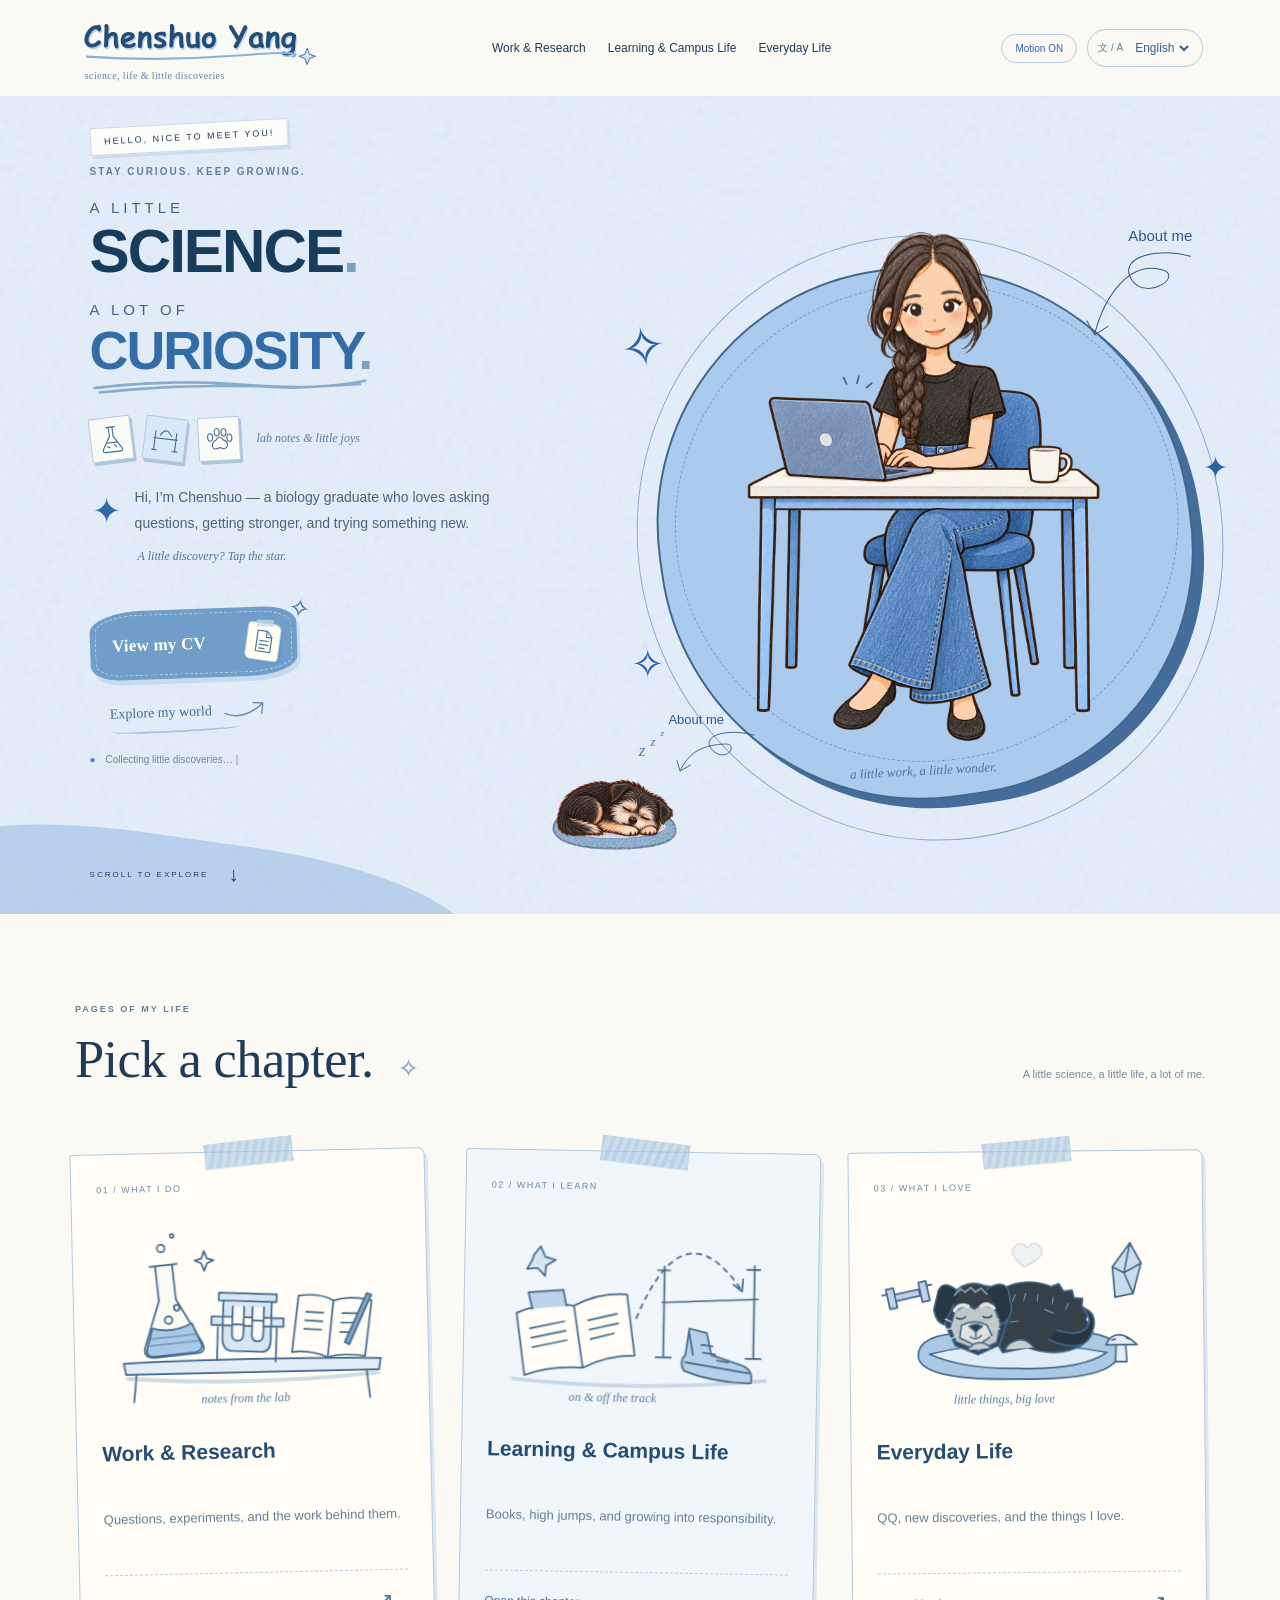
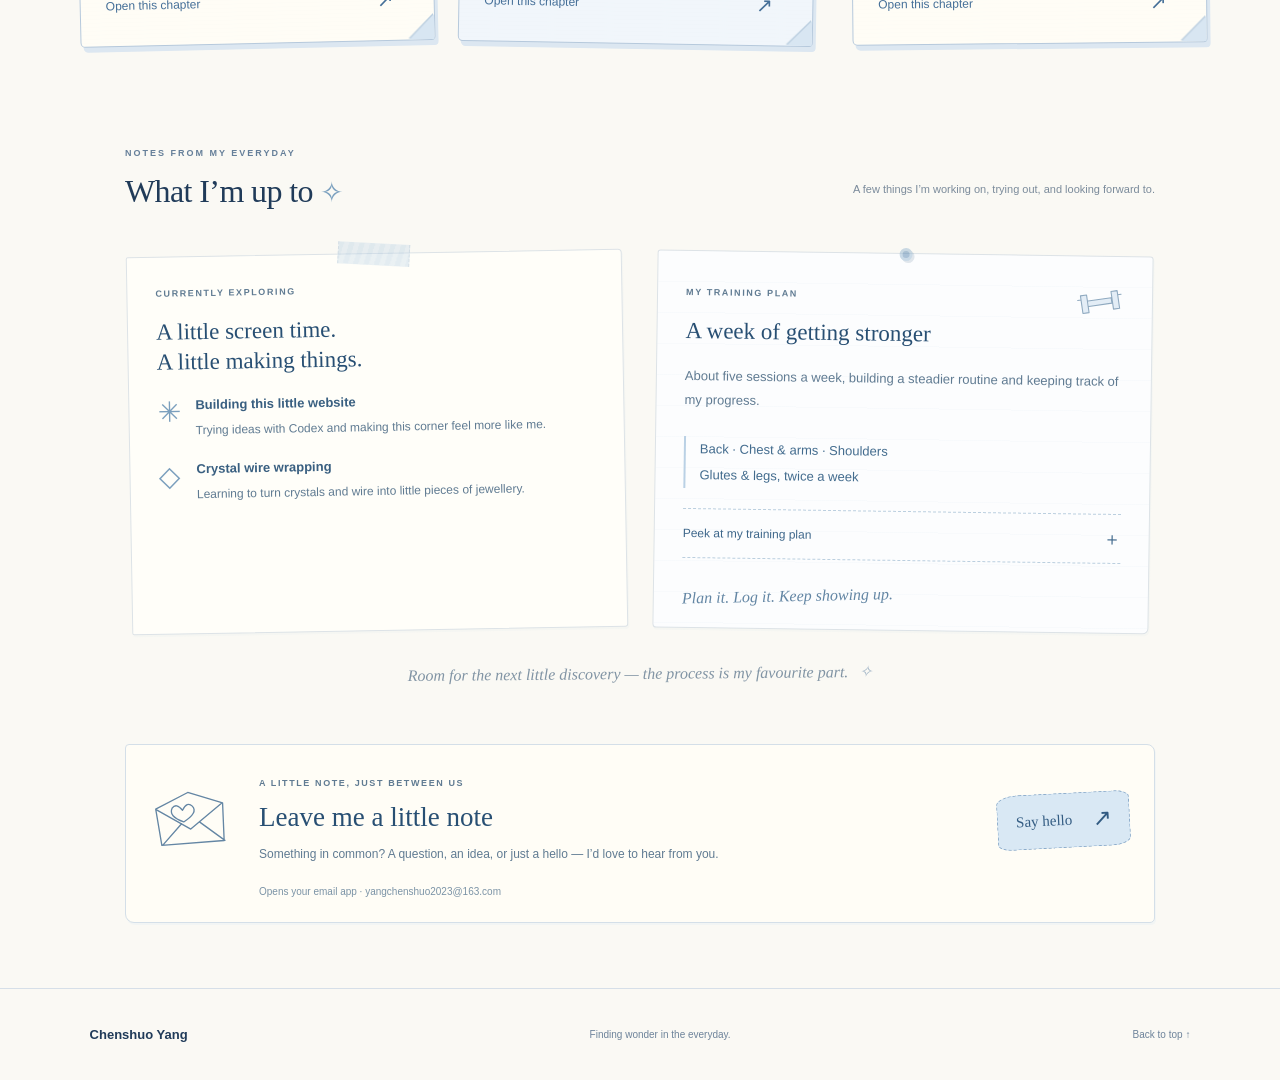
==== commit 90dbd6d0: "Restore dynamic captions when switching languages" ====
--- a/index.html
+++ b/index.html
@@ -1,4 +1,4 @@
-<!doctype html><html lang="en"><head><meta charset="utf-8"><meta name="viewport" content="width=device-width,initial-scale=1"><meta name="theme-color" content="#dceafa"><title>My Little Blue World</title><meta name="description" content="A personal corner for work and research, learning and campus life, and the everyday things I love."><link rel="stylesheet" href="style.css?v=38"><link rel="stylesheet" href="home-board.css?v=42"><link rel="stylesheet" href="i18n.css?v=63"><script src="i18n.js?v=63" defer></script></head><body>
+<!doctype html><html lang="en"><head><meta charset="utf-8"><meta name="viewport" content="width=device-width,initial-scale=1"><meta name="theme-color" content="#dceafa"><title>My Little Blue World</title><meta name="description" content="A personal corner for work and research, learning and campus life, and the everyday things I love."><link rel="stylesheet" href="style.css?v=38"><link rel="stylesheet" href="home-board.css?v=42"><link rel="stylesheet" href="i18n.css?v=63"><script src="i18n.js?v=64" defer></script></head><body>
 <header><a class="brand personal-brand" href="#home" aria-label="Chenshuo Yang — Home"><img class="name-wordmark" src="assets/chenshuo-yang-wordmark.svg" alt="" aria-hidden="true" width="284" height="69"><span class="brand-tagline">science, life &amp; little discoveries</span></a><nav aria-label="Main navigation"><a href="work-research.html">Work &amp; Research</a><a href="learning-campus-life.html">Learning &amp; Campus Life</a><a href="everyday-life.html">Everyday Life</a></nav><button id="motion" aria-pressed="true">Motion ON</button></header>
 <main><section class="hero" id="home"><span class="paper-label" data-no-translate>HELLO, NICE TO MEET YOU!</span><div class="copy"><p class="eyebrow" data-no-translate>STAY CURIOUS. KEEP GROWING.</p><h1 class="curiosity-title" data-no-translate aria-label="A little science. A lot of curiosity."><span class="headline-small">A LITTLE</span><span class="science-word">SCIENCE<span class="title-dot">.</span></span><span class="headline-small second-kicker">A LOT OF</span><span class="curiosity-word">CURIOSITY<span class="title-dot">.</span><svg class="crayon-underline" viewBox="0 0 430 24" aria-hidden="true"><path d="M7 13 Q125 1 237 12 T420 9 M15 20 Q160 7 312 18 L412 14"/></svg></span></h1><div class="curiosity-stickers" data-no-translate aria-hidden="true"><span class="mini-sticker lab-sticker"><svg viewBox="0 0 50 50"><path d="M18 5h14m-10 0v15L10 40q-2 5 4 5h23q6 0 3-5L28 20V5M16 30h18"/><path d="M17 36l4 2m7-4 4 3"/></svg></span><span class="mini-sticker track-sticker"><svg viewBox="0 0 50 50"><path d="M8 43V13m34 30V13M6 24h38M5 43h7m26 0h8M16 19q9-16 18 0"/></svg></span><span class="mini-sticker paw-sticker"><svg viewBox="0 0 50 50"><path d="M13 36q-1-7 6-10 6-9 12 0 8 3 6 10-3 7-12 2-10 5-12-2Z"/><ellipse cx="10" cy="21" rx="4" ry="6"/><ellipse cx="21" cy="13" rx="4" ry="6"/><ellipse cx="32" cy="14" rx="4" ry="6"/><ellipse cx="41" cy="23" rx="4" ry="6"/></svg></span><span class="sticker-note">lab notes &amp; little joys</span></div><div class="intro curiosity-intro"><button class="discovery-star" id="discovery-star" type="button" aria-label="Discover a little fact about me" aria-controls="discovery-note">✦</button><p>Hi, I’m Chenshuo — a biology graduate who loves asking questions, getting stronger, and trying something new.</p></div><p class="discovery-note" id="discovery-note" aria-live="polite">A little discovery? Tap the star.</p><div class="hero-actions"><a class="home-cv-link cv-main-action" href="work-research.html#cv"><span>View my CV</span><span class="cv-paper-icon" aria-hidden="true"><svg viewBox="0 0 30 34" fill="none"><path d="M6 3h12l7 7v20H6Z"/><path d="M18 3v8h7M10 16h11M10 21h11M10 26h7"/></svg></span></a><a class="primary explore-secondary" href="#explore">Explore my world <span aria-hidden="true"><svg viewBox="0 0 64 35" fill="none"><path d="M4 21 Q27 32 54 10 M42 8 L55 9 L53 23"/></svg></span></a></div><p class="status"><span>●</span> <span id="typewriter" aria-hidden="true">Collecting little discoveries…</span></p></div>
 <div class="art"><div class="moon"></div><div class="orbit"></div><span class="spark s1">✧</span><span class="spark s2">✦</span><span class="spark s3">✧</span><a class="about-cue" href="about-me.html">About me<svg viewBox="0 0 180 135" fill="none" aria-hidden="true"><path d="M160 12 C110 -1 66 16 85 43 C105 70 153 36 122 29 C83 19 51 59 37 111 M27 95 L37 113 L54 102"/></svg></a>
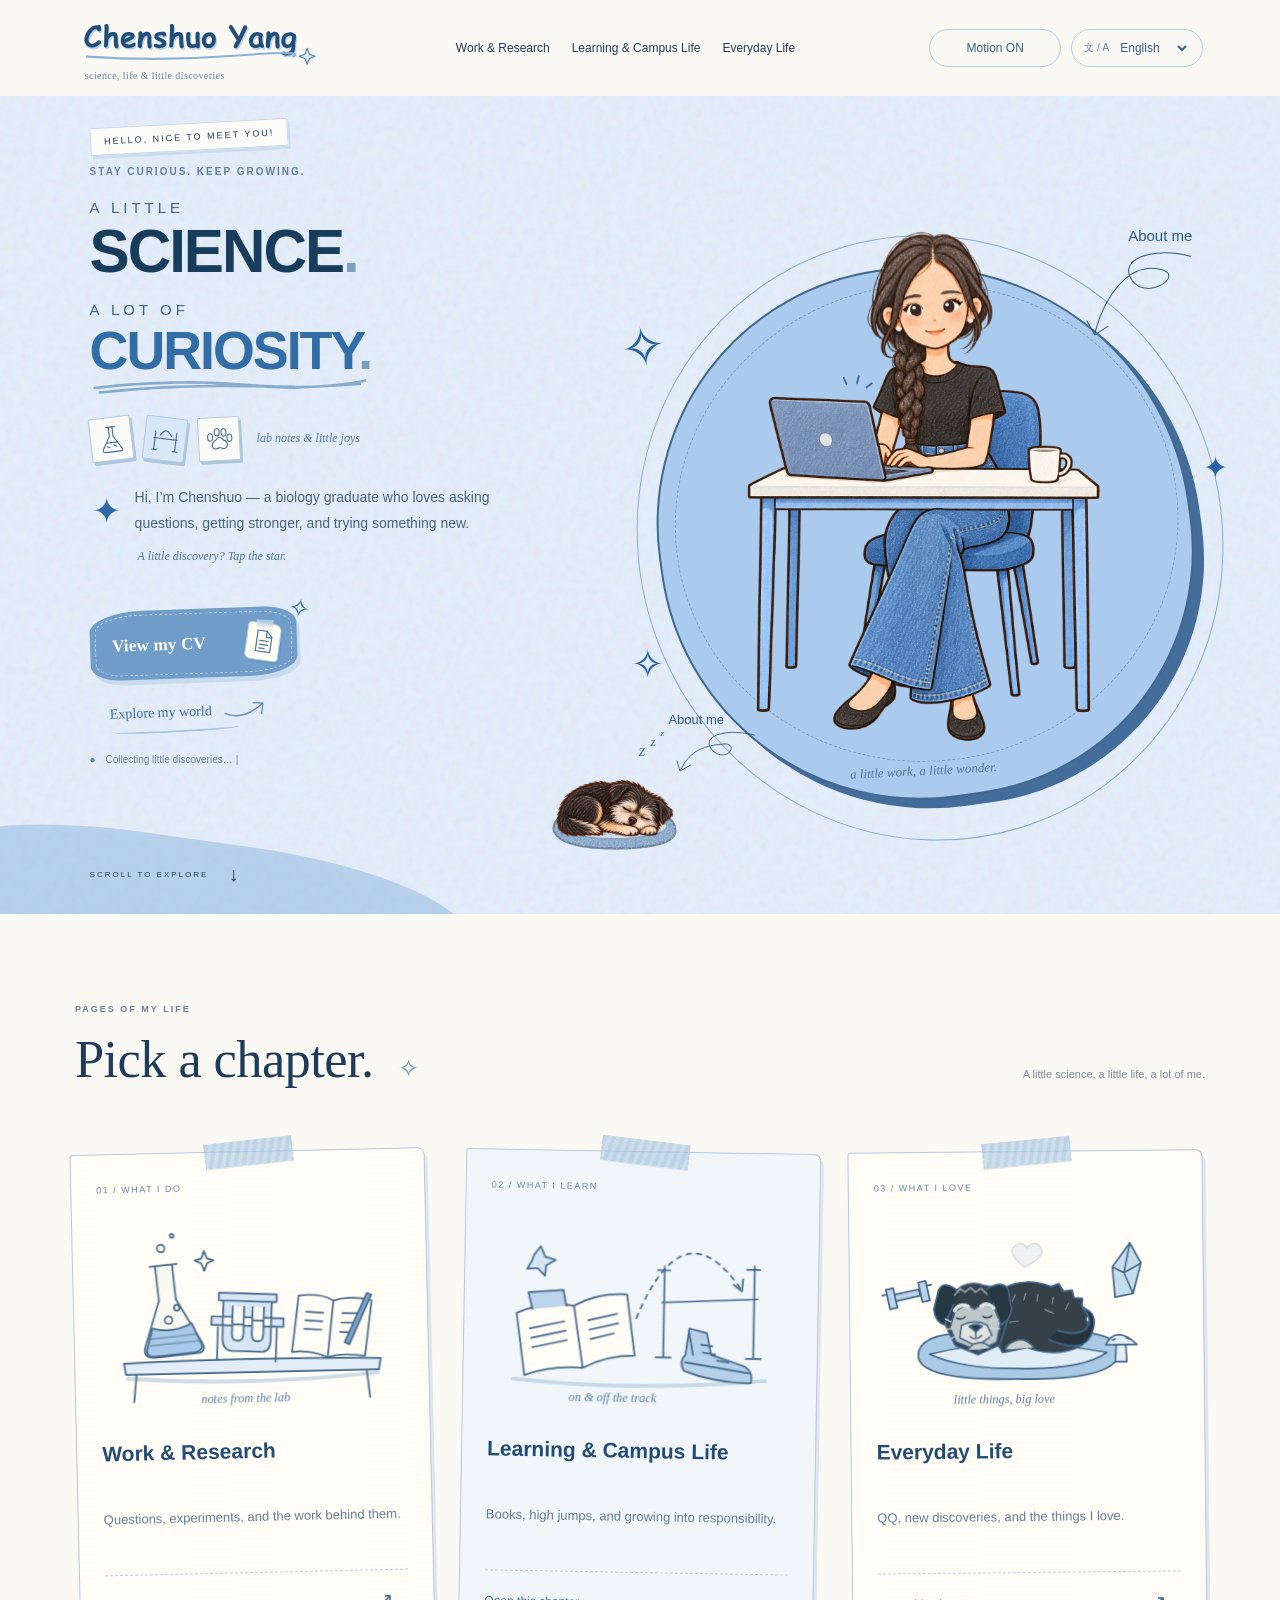
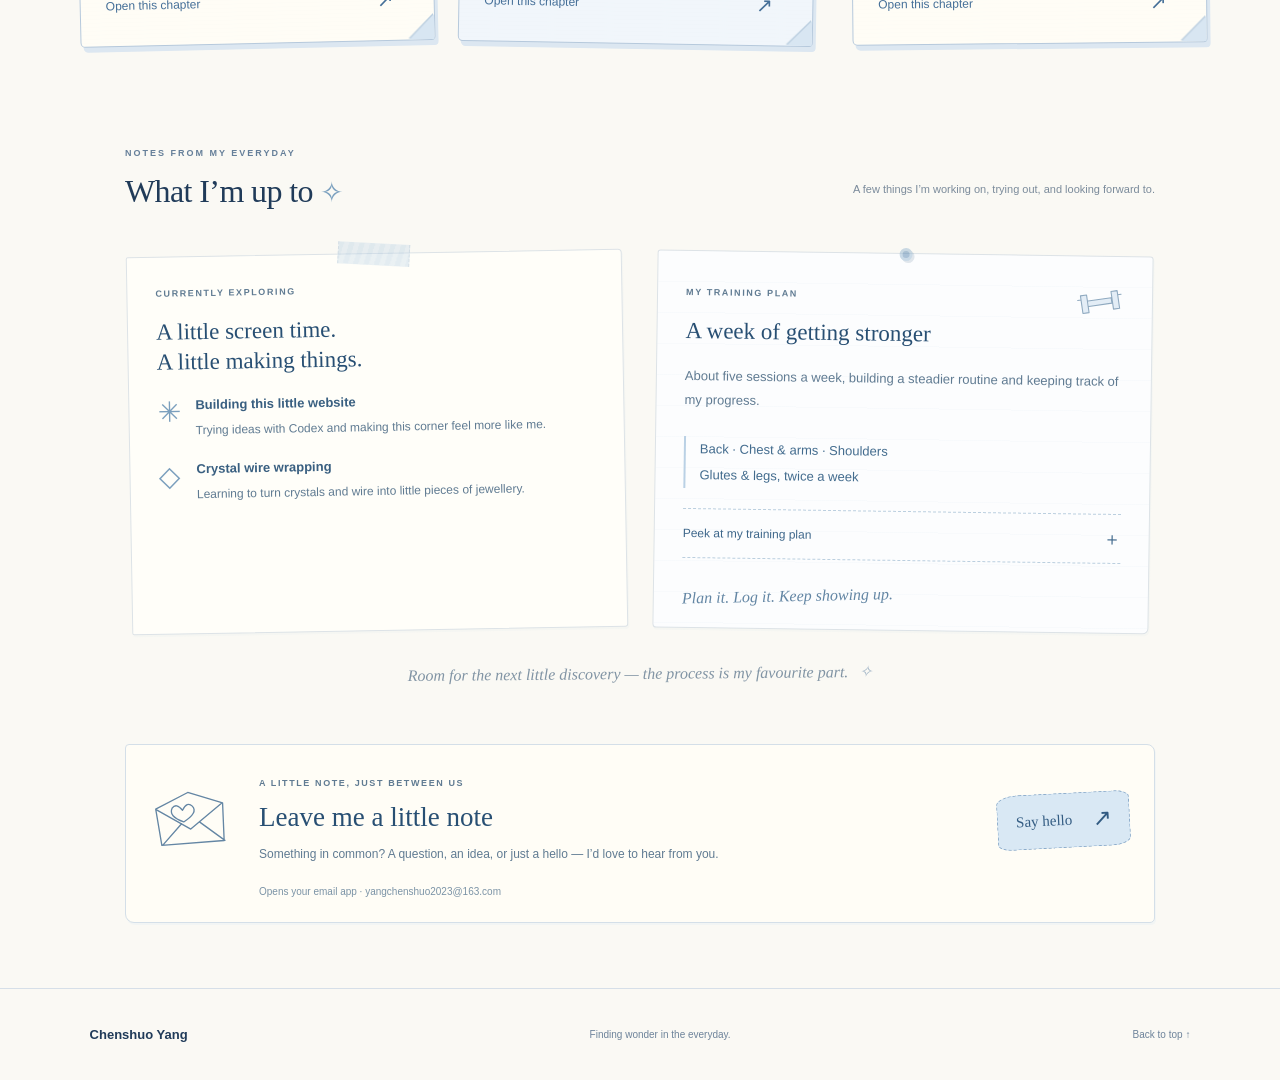
==== commit 835e85bd: "Match motion and language control dimensions" ====
--- a/index.html
+++ b/index.html
@@ -1,4 +1,4 @@
-<!doctype html><html lang="en"><head><meta charset="utf-8"><meta name="viewport" content="width=device-width,initial-scale=1"><meta name="theme-color" content="#dceafa"><title>My Little Blue World</title><meta name="description" content="A personal corner for work and research, learning and campus life, and the everyday things I love."><link rel="stylesheet" href="style.css?v=38"><link rel="stylesheet" href="home-board.css?v=42"><link rel="stylesheet" href="i18n.css?v=63"><script src="i18n.js?v=64" defer></script></head><body>
+<!doctype html><html lang="en"><head><meta charset="utf-8"><meta name="viewport" content="width=device-width,initial-scale=1"><meta name="theme-color" content="#dceafa"><title>My Little Blue World</title><meta name="description" content="A personal corner for work and research, learning and campus life, and the everyday things I love."><link rel="stylesheet" href="style.css?v=38"><link rel="stylesheet" href="home-board.css?v=42"><link rel="stylesheet" href="i18n.css?v=65"><script src="i18n.js?v=64" defer></script></head><body>
 <header><a class="brand personal-brand" href="#home" aria-label="Chenshuo Yang — Home"><img class="name-wordmark" src="assets/chenshuo-yang-wordmark.svg" alt="" aria-hidden="true" width="284" height="69"><span class="brand-tagline">science, life &amp; little discoveries</span></a><nav aria-label="Main navigation"><a href="work-research.html">Work &amp; Research</a><a href="learning-campus-life.html">Learning &amp; Campus Life</a><a href="everyday-life.html">Everyday Life</a></nav><button id="motion" aria-pressed="true">Motion ON</button></header>
 <main><section class="hero" id="home"><span class="paper-label" data-no-translate>HELLO, NICE TO MEET YOU!</span><div class="copy"><p class="eyebrow" data-no-translate>STAY CURIOUS. KEEP GROWING.</p><h1 class="curiosity-title" data-no-translate aria-label="A little science. A lot of curiosity."><span class="headline-small">A LITTLE</span><span class="science-word">SCIENCE<span class="title-dot">.</span></span><span class="headline-small second-kicker">A LOT OF</span><span class="curiosity-word">CURIOSITY<span class="title-dot">.</span><svg class="crayon-underline" viewBox="0 0 430 24" aria-hidden="true"><path d="M7 13 Q125 1 237 12 T420 9 M15 20 Q160 7 312 18 L412 14"/></svg></span></h1><div class="curiosity-stickers" data-no-translate aria-hidden="true"><span class="mini-sticker lab-sticker"><svg viewBox="0 0 50 50"><path d="M18 5h14m-10 0v15L10 40q-2 5 4 5h23q6 0 3-5L28 20V5M16 30h18"/><path d="M17 36l4 2m7-4 4 3"/></svg></span><span class="mini-sticker track-sticker"><svg viewBox="0 0 50 50"><path d="M8 43V13m34 30V13M6 24h38M5 43h7m26 0h8M16 19q9-16 18 0"/></svg></span><span class="mini-sticker paw-sticker"><svg viewBox="0 0 50 50"><path d="M13 36q-1-7 6-10 6-9 12 0 8 3 6 10-3 7-12 2-10 5-12-2Z"/><ellipse cx="10" cy="21" rx="4" ry="6"/><ellipse cx="21" cy="13" rx="4" ry="6"/><ellipse cx="32" cy="14" rx="4" ry="6"/><ellipse cx="41" cy="23" rx="4" ry="6"/></svg></span><span class="sticker-note">lab notes &amp; little joys</span></div><div class="intro curiosity-intro"><button class="discovery-star" id="discovery-star" type="button" aria-label="Discover a little fact about me" aria-controls="discovery-note">✦</button><p>Hi, I’m Chenshuo — a biology graduate who loves asking questions, getting stronger, and trying something new.</p></div><p class="discovery-note" id="discovery-note" aria-live="polite">A little discovery? Tap the star.</p><div class="hero-actions"><a class="home-cv-link cv-main-action" href="work-research.html#cv"><span>View my CV</span><span class="cv-paper-icon" aria-hidden="true"><svg viewBox="0 0 30 34" fill="none"><path d="M6 3h12l7 7v20H6Z"/><path d="M18 3v8h7M10 16h11M10 21h11M10 26h7"/></svg></span></a><a class="primary explore-secondary" href="#explore">Explore my world <span aria-hidden="true"><svg viewBox="0 0 64 35" fill="none"><path d="M4 21 Q27 32 54 10 M42 8 L55 9 L53 23"/></svg></span></a></div><p class="status"><span>●</span> <span id="typewriter" aria-hidden="true">Collecting little discoveries…</span></p></div>
 <div class="art"><div class="moon"></div><div class="orbit"></div><span class="spark s1">✧</span><span class="spark s2">✦</span><span class="spark s3">✧</span><a class="about-cue" href="about-me.html">About me<svg viewBox="0 0 180 135" fill="none" aria-hidden="true"><path d="M160 12 C110 -1 66 16 85 43 C105 70 153 36 122 29 C83 19 51 59 37 111 M27 95 L37 113 L54 102"/></svg></a>
--- a/i18n.css
+++ b/i18n.css
@@ -1,2 +1,8 @@
-/* A quiet language control, shared by every page. */
+/* A quiet language control, shared by every page. */
 .language-controls{display:flex;align-items:center;gap:10px;margin-left:auto;flex-shrink:0}.language-controls #motion{margin:0;white-space:nowrap}.language-picker{display:inline-flex;align-items:center;gap:7px;border:1px solid #b6cde1;border-radius:20px;padding:6px 10px;background:#faf9f4;color:#345f88;font:12px/1.4 Arial,sans-serif}.language-icon{font-size:10px;white-space:nowrap;opacity:.8}.language-picker select{font:inherit;color:inherit;background:transparent;border:0;cursor:pointer;max-width:85px;padding:2px 1px;min-height:24px}.language-picker:focus-within{outline:2px dashed #6b94bb;outline-offset:3px}.language-picker select:focus{outline:none}.language-sr-only{position:absolute;width:1px;height:1px;margin:-1px;padding:0;overflow:hidden;clip:rect(0,0,0,0);white-space:nowrap;border:0}header>.language-controls+*{margin-left:0}html[lang="zh-CN"] body{font-family:Arial,"Microsoft YaHei","PingFang SC",sans-serif}html[lang="zh-CN"] .eyebrow,html[lang="zh-CN"] .section-note{letter-spacing:2px}html[lang="zh-CN"] .research-cover h1,html[lang="zh-CN"] .thesis-opening h2,html[lang="zh-CN"] .qq-main h1{letter-spacing:0}html[lang="zh-CN"] .research-cover h1{line-height:1.25}html[lang="zh-CN"] .result-details summary p,html[lang="zh-CN"] .research-block p{line-height:2}html[lang="zh-CN"] .card h3{line-height:1.6}html[lang="zh-CN"] .curiosity-title{font-family:Arial,Helvetica,sans-serif;letter-spacing:inherit}html[lang="zh-CN"] .brand-tagline{letter-spacing:1px}@media(max-width:1100px){header{gap:14px}header nav{gap:16px}.brand-tagline{display:none}.language-controls{gap:7px}.language-picker{padding:5px 8px}}@media(max-width:760px){header{height:auto!important;min-height:82px;flex-wrap:wrap;padding-top:15px!important;padding-bottom:14px!important;row-gap:12px!important}header .personal-brand{margin-right:0}header>.language-controls{margin-left:auto}header>nav{order:3;width:100%;justify-content:flex-start;flex-wrap:wrap;gap:10px 17px;font-size:11px}header>nav a:first-child{display:inline!important}.language-controls #motion{font-size:10px;padding:6px 9px}.language-picker{font-size:11px;padding:3px 7px;gap:4px}.language-icon{font-size:9px}.name-wordmark{max-width:170px}html[lang="zh-CN"] .thesis-opening h2{font-size:29px}}@media(max-width:380px){.language-icon{display:none}.language-controls{gap:5px}.name-wordmark{max-width:142px}}
+
+/* Keep motion and language controls equal in both languages. */
+.language-controls #motion,.language-controls .language-picker{box-sizing:border-box;display:inline-flex;align-items:center;justify-content:center;flex:0 0 132px;width:132px;height:38px;min-height:38px;padding:0 12px;border:1px solid #b6cde1;border-radius:22px;background:#faf9f4;color:#345f88;font:12px/1.4 Arial,sans-serif}
+.language-controls .language-picker{gap:7px}.language-controls .language-picker select{flex:1;min-width:0;max-width:none;font:inherit;padding:0;min-height:24px}
+@media(max-width:760px){.language-controls #motion,.language-controls .language-picker{flex-basis:106px;width:106px;height:34px;min-height:34px;padding:0 9px;font-size:11px}.language-controls .language-picker{gap:4px}}
+@media(max-width:380px){.language-controls #motion,.language-controls .language-picker{flex-basis:86px;width:86px;padding:0 8px}.name-wordmark{max-width:120px}}
